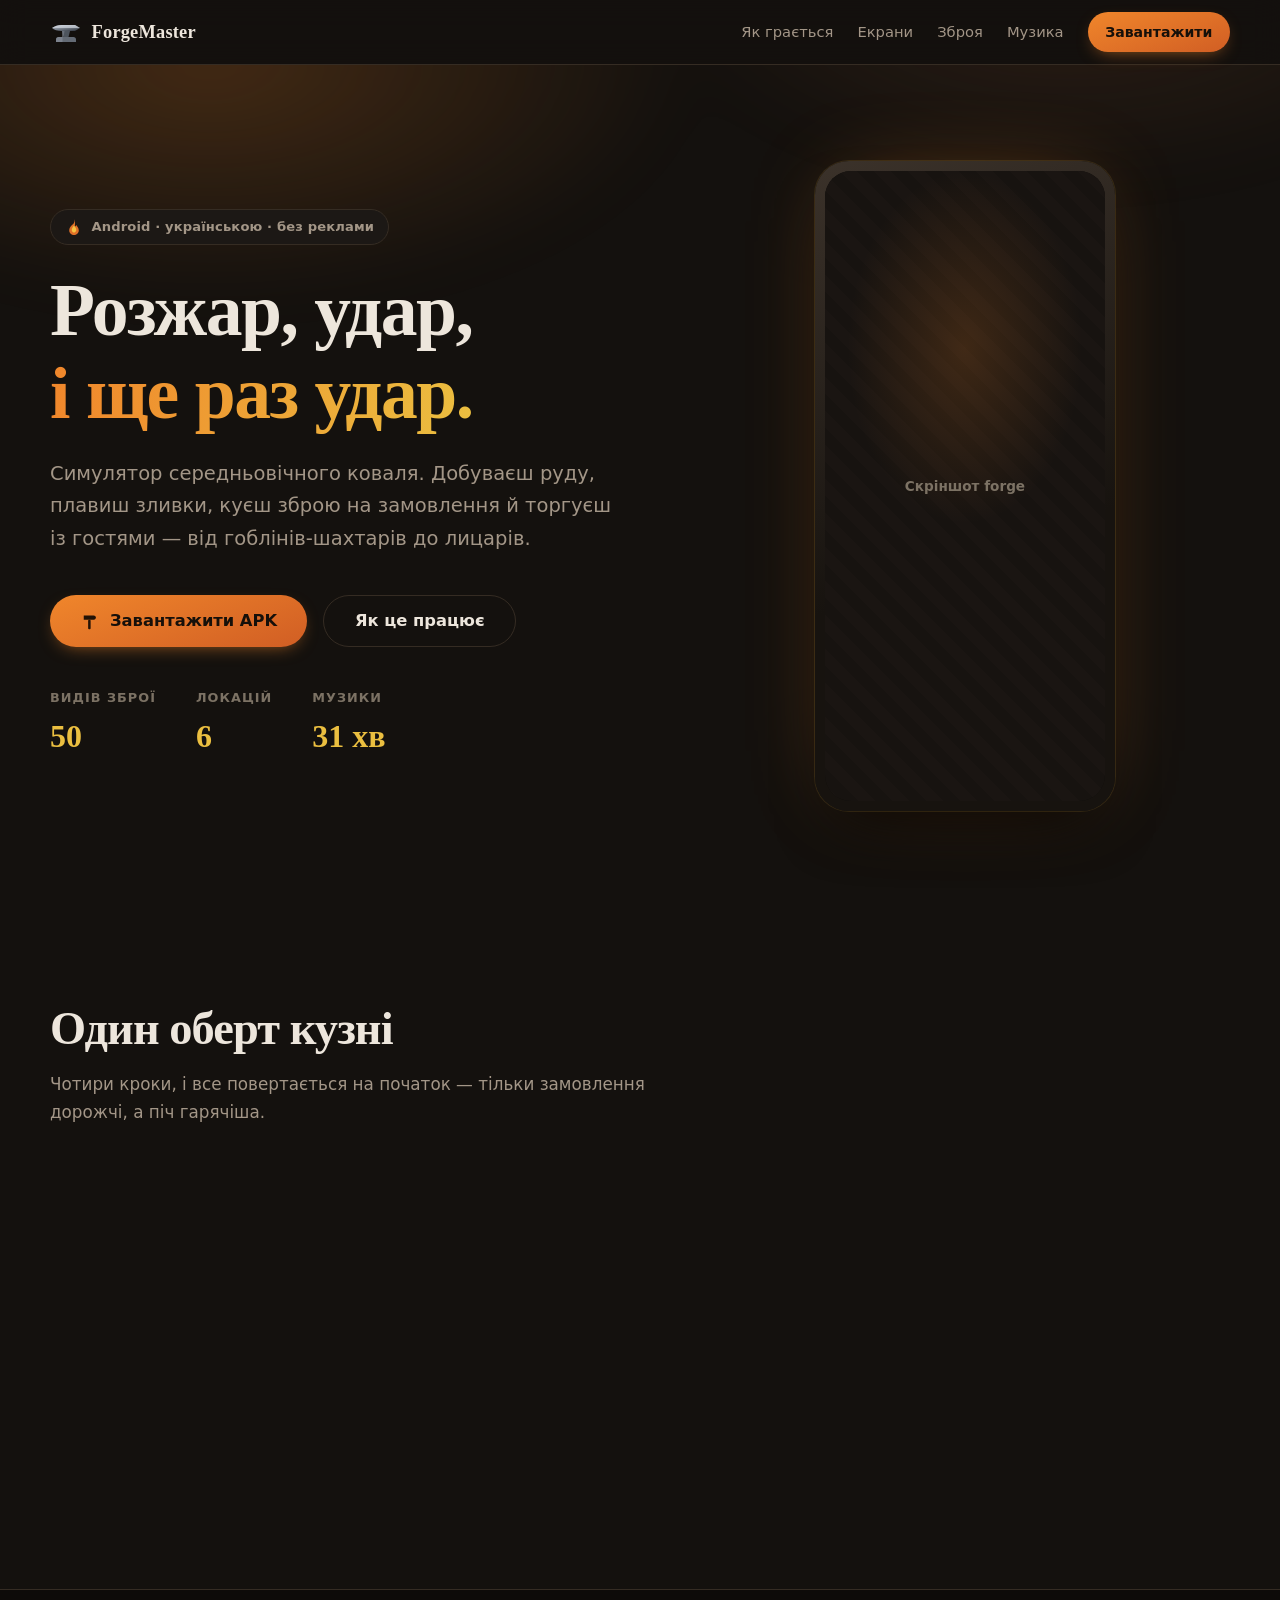
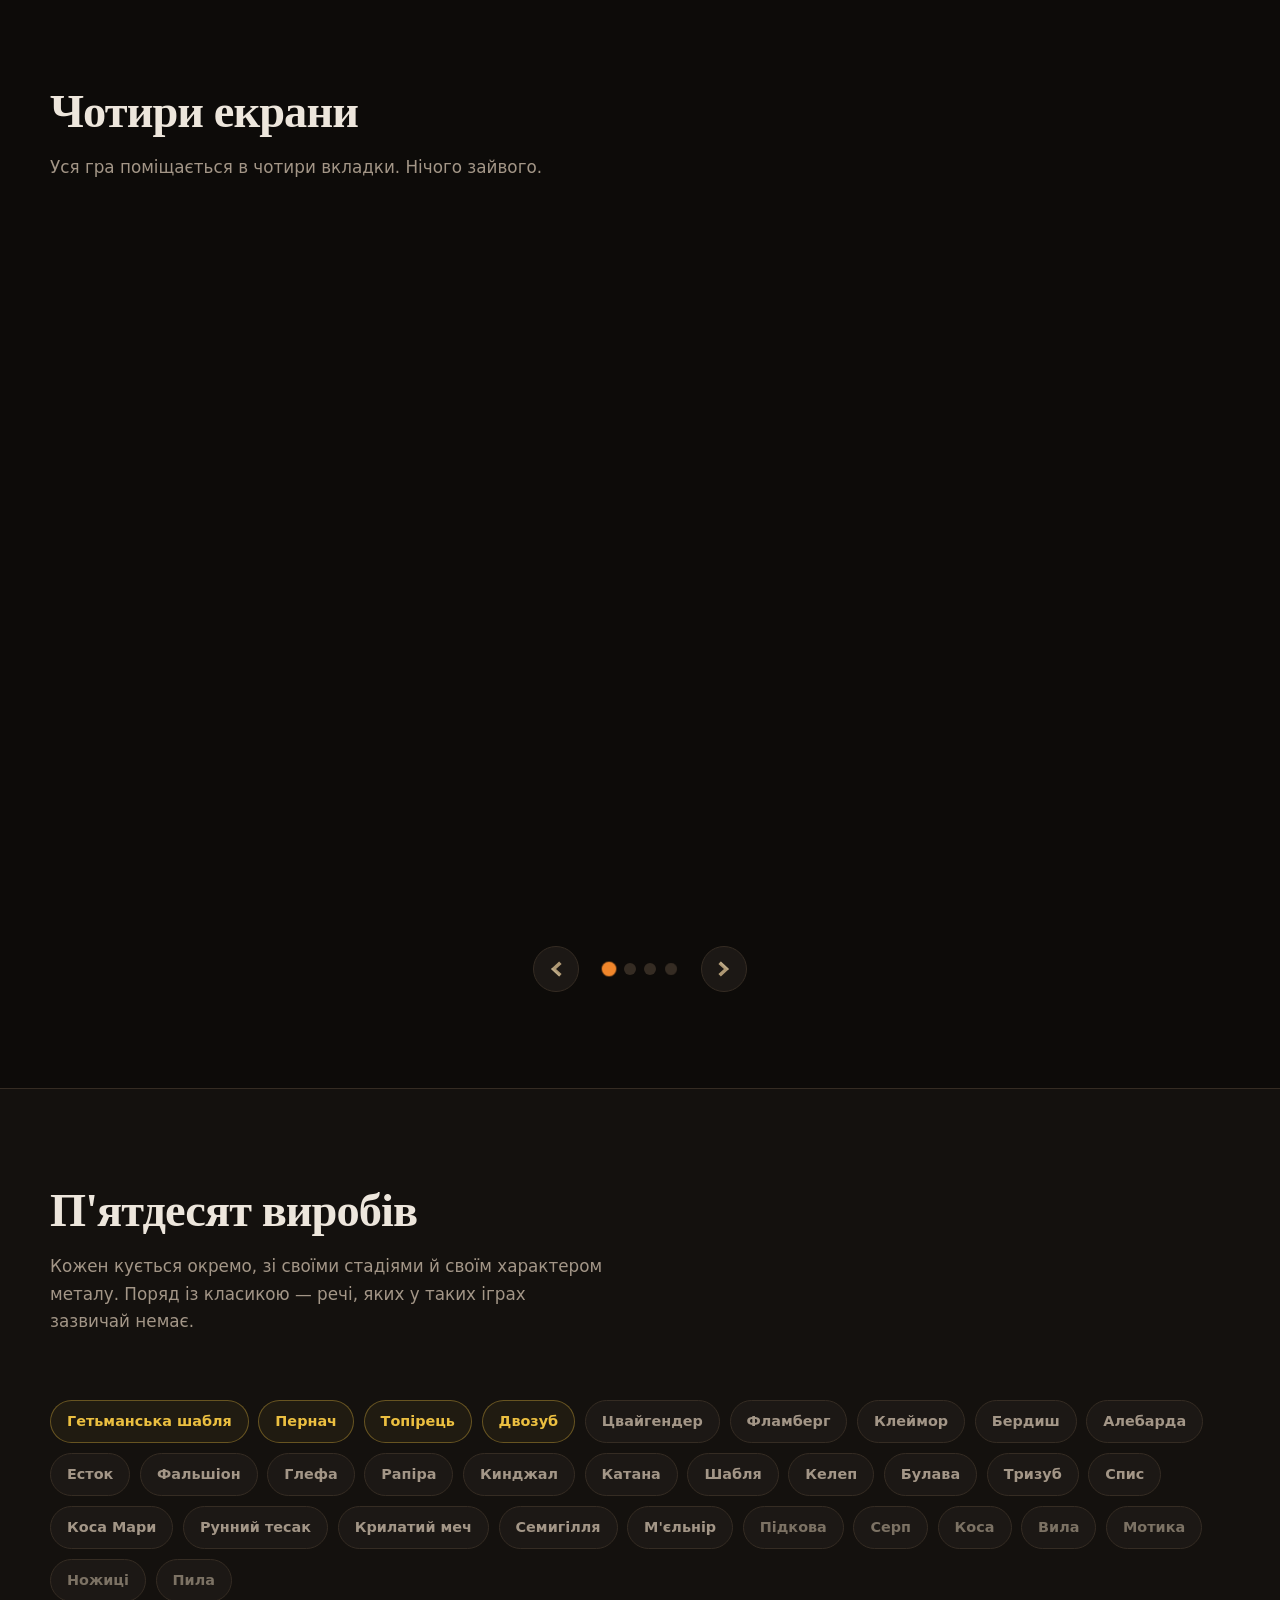
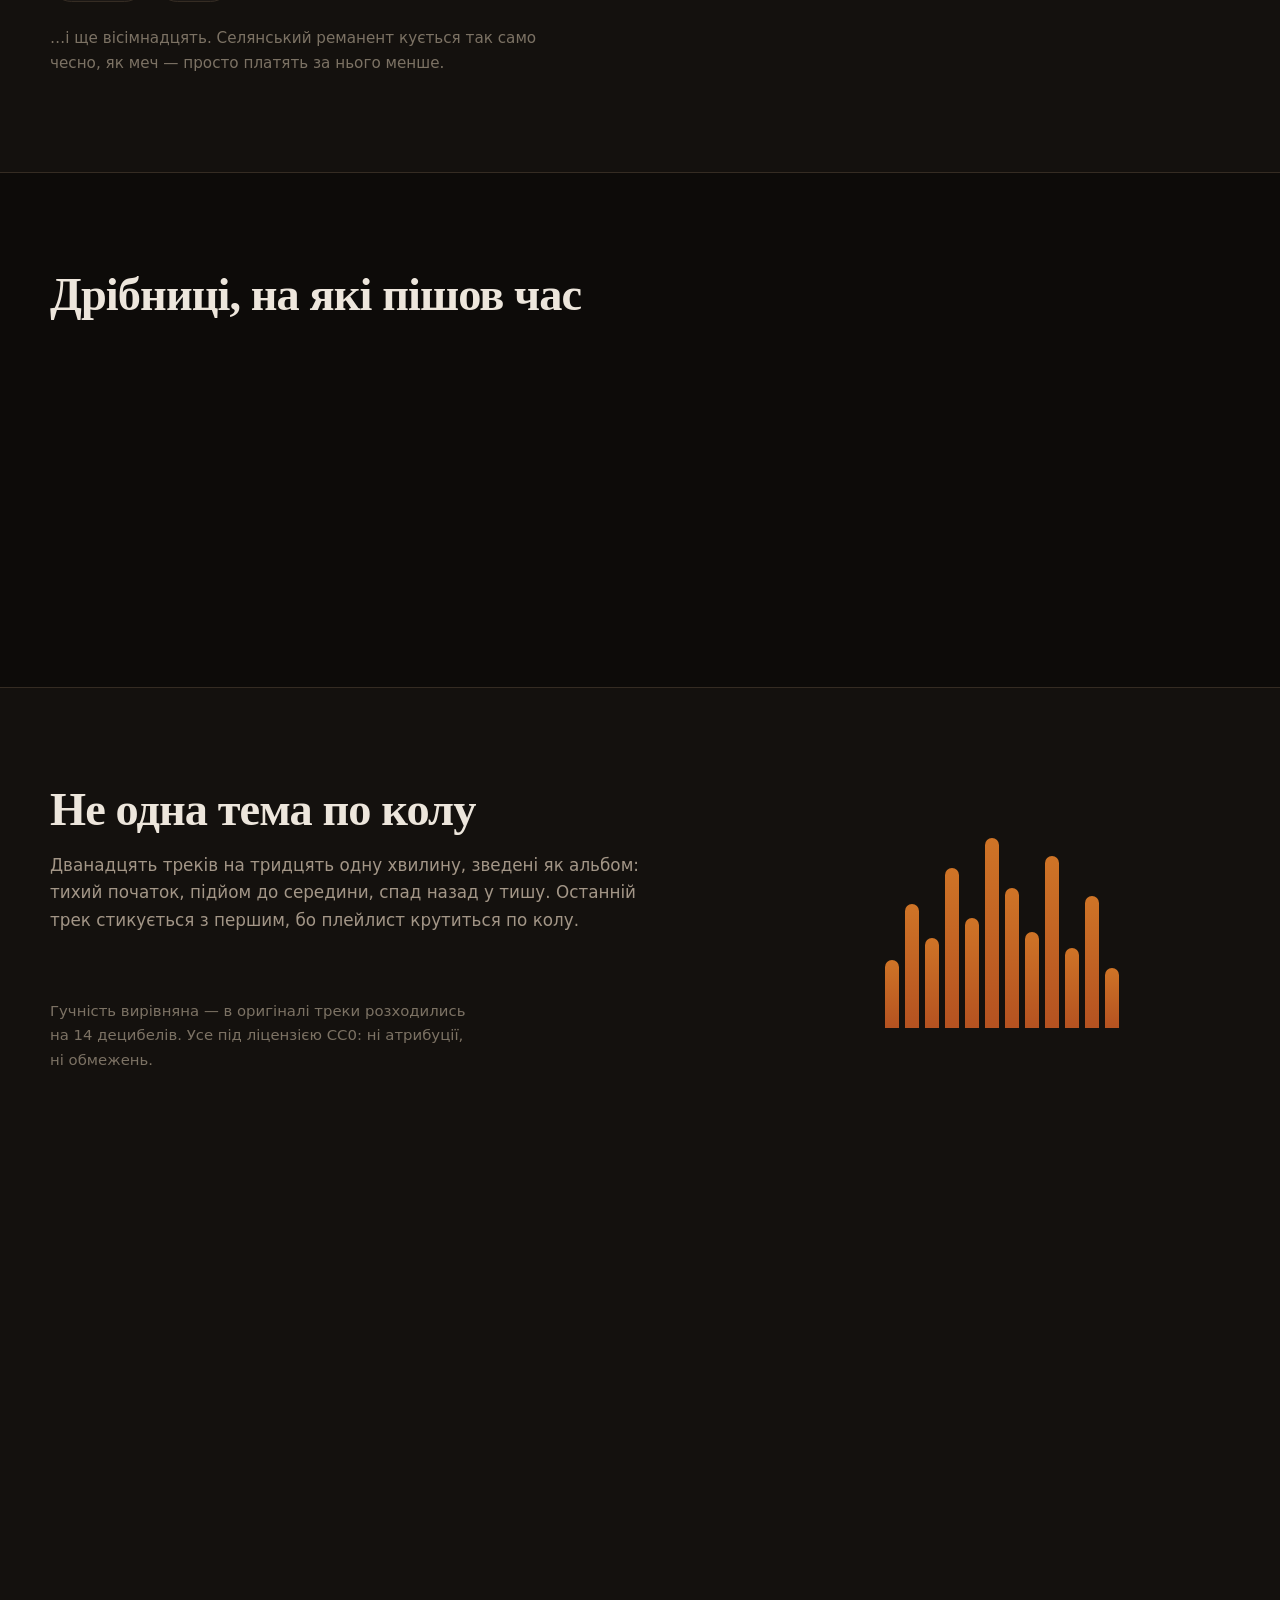
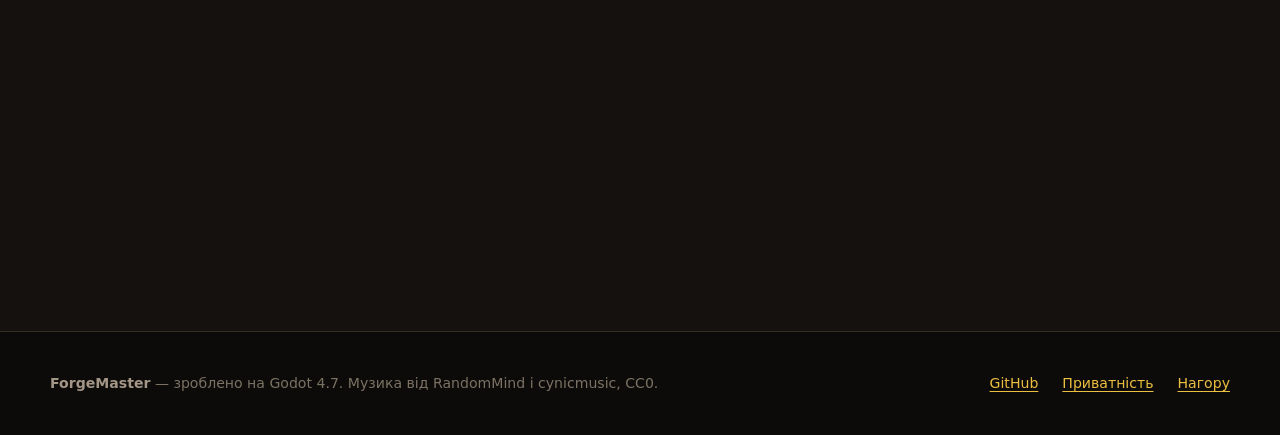
==== index.html @ 433262ff "Лендінг Forge Master і політика приватності Сайт живе окремим публічним репозиторієм, бо GitHub Page" ====
<!DOCTYPE html>
<html lang="uk">
<head>
<meta charset="utf-8">
<meta name="viewport" content="width=device-width, initial-scale=1, viewport-fit=cover">

<!-- Політика безпеки вмісту. Дублюється у _headers та .htaccess:
     мета-тег рятує, коли сайт відкривають з файлу або з хостингу
     без власних заголовків, а заголовок сервера має перевагу. -->
<meta http-equiv="Content-Security-Policy" content="
  default-src 'self';
  script-src 'self';
  style-src 'self' https://fonts.googleapis.com;
  font-src 'self' https://fonts.gstatic.com;
  img-src 'self' data:;
  connect-src 'self';
  form-action 'none';
  frame-ancestors 'none';
  base-uri 'none';
  object-src 'none'">
<meta name="referrer" content="strict-origin-when-cross-origin">

<title>ForgeMaster — симулятор середньовічного коваля</title>
<meta name="description" content="Добувай руду, плав зливки, куй зброю на замовлення й торгуй із гостями. 50 видів зброї, від кинджала до цвайгендера. Гра для Android.">
<meta name="theme-color" content="#14110E">

<meta property="og:type" content="website">
<meta property="og:title" content="ForgeMaster — симулятор середньовічного коваля">
<meta property="og:description" content="Руда, горно, ковадло. 50 видів зброї на замовлення — від кинджала до цвайгендера.">
<meta property="og:image" content="assets/shots/og-cover.png">
<meta property="og:locale" content="uk_UA">
<meta name="twitter:card" content="summary_large_image">

<link rel="icon" href="assets/icons/anvil.svg" type="image/svg+xml">
<link rel="preconnect" href="https://fonts.googleapis.com">
<link rel="preconnect" href="https://fonts.gstatic.com" crossorigin>
<link rel="stylesheet" href="https://fonts.googleapis.com/css2?family=Manrope:wght@400;500;700;800&family=Playfair+Display:wght@700;900&display=swap">
<link rel="stylesheet" href="assets/css/styles.css">
</head>
<body>

<a class="skip-link" href="#main">Перейти до вмісту</a>

<header class="site-head" id="top">
  <div class="wrap head-inner">
    <a class="brand" href="#top">
      <img src="assets/icons/anvil.svg" alt="" width="32" height="32" aria-hidden="true">
      <span class="brand-name">ForgeMaster</span>
    </a>

    <nav class="head-nav" aria-label="Основне меню">
      <a href="#loop">Як грається</a>
      <a href="#shots">Екрани</a>
      <a href="#weapons">Зброя</a>
      <a href="#sound">Музика</a>
    </nav>

    <a class="btn btn-sm" href="#get">Завантажити</a>
  </div>
</header>

<main id="main">

  <!-- ── Герой ─────────────────────────────────────────────────── -->
  <section class="hero">
    <div class="hero-glow" aria-hidden="true"></div>
    <div class="wrap hero-inner">

      <div class="hero-copy">
        <p class="eyebrow">
          <img src="assets/icons/flame.svg" alt="" width="18" height="18" aria-hidden="true">
          Android · українською · без реклами
        </p>

        <h1>Розжар, удар,<br><span class="hot">і ще раз удар.</span></h1>

        <p class="lede">
          Симулятор середньовічного коваля. Добуваєш руду, плавиш зливки,
          куєш зброю на замовлення й торгуєш із гостями — від гоблінів-шахтарів
          до лицарів.
        </p>

        <div class="hero-cta">
          <a class="btn btn-lg" href="#get">
            <img src="assets/icons/hammer.svg" alt="" width="20" height="20" aria-hidden="true">
            Завантажити APK
          </a>
          <a class="btn btn-ghost btn-lg" href="#loop">Як це працює</a>
        </div>

        <dl class="hero-stats">
          <div><dt>Видів зброї</dt><dd>50</dd></div>
          <div><dt>Локацій</dt><dd>6</dd></div>
          <div><dt>Музики</dt><dd>31 хв</dd></div>
        </dl>
      </div>

      <div class="hero-device">
        <div class="phone">
          <div class="phone-screen">
            <img data-shot="forge" src="assets/shots/forge.png" alt="Екран кузні: заготовка на ковадлі, поруч горно" width="360" height="800" loading="eager" decoding="async">
          </div>
        </div>
      </div>

    </div>
  </section>

  <!-- ── Ігровий цикл ──────────────────────────────────────────── -->
  <section class="section" id="loop">
    <div class="wrap">
      <h2 class="sec-title">Один оберт кузні</h2>
      <p class="sec-lede">
        Чотири кроки, і все повертається на початок — тільки замовлення дорожчі,
        а піч гарячіша.
      </p>

      <ol class="loop">
        <li class="loop-step">
          <span class="loop-num" aria-hidden="true">1</span>
          <img src="assets/icons/pickaxe.svg" alt="" width="40" height="40" aria-hidden="true">
          <h3>Добудь руду</h3>
          <p>
            Старий кар'єр, Залізна шахта, Кристальна печера — шість локацій,
            і в кожній своя порода. Мідь, залізо, золото, алмаз.
          </p>
        </li>
        <li class="loop-step">
          <span class="loop-num" aria-hidden="true">2</span>
          <img src="assets/icons/furnace.svg" alt="" width="40" height="40" aria-hidden="true">
          <h3>Розплав у злиток</h3>
          <p>
            Мідний тігель тягне повільно, діамантовий — швидше. Далі відкривається
            оріхалк і аурит, які просто так не даються.
          </p>
        </li>
        <li class="loop-step">
          <span class="loop-num" aria-hidden="true">3</span>
          <img src="assets/icons/anvil.svg" alt="" width="40" height="40" aria-hidden="true">
          <h3>Викуй на ковадлі</h3>
          <p>
            Тут гра стає грою. Влучив по розпеченому — форма набирається,
            промазав — кромка йде наперекос. Оцінка від «Брак» до найкращої.
          </p>
        </li>
        <li class="loop-step">
          <span class="loop-num" aria-hidden="true">4</span>
          <img src="assets/icons/pouch.svg" alt="" width="40" height="40" aria-hidden="true">
          <h3>Здай і продай</h3>
          <p>
            Гість забирає замовлення, платить за якість. Решту виставляєш
            у крамницю — там ціну диктуєш уже ти.
          </p>
        </li>
      </ol>
    </div>
  </section>

  <!-- ── Скріншоти ─────────────────────────────────────────────── -->
  <section class="section section-alt" id="shots">
    <div class="wrap">
      <h2 class="sec-title">Чотири екрани</h2>
      <p class="sec-lede">Уся гра поміщається в чотири вкладки. Нічого зайвого.</p>

      <div class="shots" data-carousel>
        <div class="shots-viewport">
          <ul class="shots-track" data-track>

            <li class="shot" data-slide id="slide-forge" role="group" aria-roledescription="слайд" aria-label="1 з 4: Кузня">
              <div class="phone phone-sm">
                <div class="phone-screen">
                  <img data-shot="forge" src="assets/shots/forge.png" alt="Кузня: розпечена заготовка на ковадлі, молот занесений для удару" width="360" height="800" loading="lazy" decoding="async">
                </div>
              </div>
              <div class="shot-cap">
                <h3>Кузня</h3>
                <p>Горно, ковадло, молот. Тут заготовка стає виробом — або брухтом.</p>
              </div>
            </li>

            <li class="shot" data-slide id="slide-orders" role="group" aria-roledescription="слайд" aria-label="2 з 4: Замовлення">
              <div class="phone phone-sm">
                <div class="phone-screen">
                  <img data-shot="orders" src="assets/shots/orders.png" alt="Замовлення: картки гостей із запитами на зброю та строком виконання" width="360" height="800" loading="lazy" decoding="async">
                </div>
              </div>
              <div class="shot-cap">
                <h3>Замовлення</h3>
                <p>Гоблін-шахтар хоче кайло, лицар — цвайгендер. У кожного свій строк і своя ціна.</p>
              </div>
            </li>

            <li class="shot" data-slide id="slide-res" role="group" aria-roledescription="слайд" aria-label="3 з 4: Ресурси">
              <div class="phone phone-sm">
                <div class="phone-screen">
                  <img data-shot="resources" src="assets/shots/resources.png" alt="Ресурси: шахтні локації, запаси руди й зливків, помічник Джо" width="360" height="800" loading="lazy" decoding="async">
                </div>
              </div>
              <div class="shot-cap">
                <h3>Ресурси</h3>
                <p>Локації, запаси, плавильня. І Джо, який кліпає й гмикає, коли його тицьнути.</p>
              </div>
            </li>

            <li class="shot" data-slide id="slide-shop" role="group" aria-roledescription="слайд" aria-label="4 з 4: Крамниця">
              <div class="phone phone-sm">
                <div class="phone-screen">
                  <img data-shot="shop" src="assets/shots/shop.png" alt="Крамниця: полиці з викуваною зброєю, ціни та покупці" width="360" height="800" loading="lazy" decoding="async">
                </div>
              </div>
              <div class="shot-cap">
                <h3>Крамниця</h3>
                <p>Що не пішло на замовлення — на прилавок. Гості приходять і без запиту.</p>
              </div>
            </li>

          </ul>
        </div>

        <div class="shots-ctrl">
          <button class="nav-btn" type="button" data-prev aria-label="Попередній екран">
            <img src="assets/icons/chevron.svg" alt="" width="20" height="20" aria-hidden="true" class="flip">
          </button>
          <div class="dots" role="tablist" aria-label="Вибір екрана" data-dots></div>
          <button class="nav-btn" type="button" data-next aria-label="Наступний екран">
            <img src="assets/icons/chevron.svg" alt="" width="20" height="20" aria-hidden="true">
          </button>
        </div>
      </div>
    </div>
  </section>

  <!-- ── Зброя ─────────────────────────────────────────────────── -->
  <section class="section" id="weapons">
    <div class="wrap">
      <h2 class="sec-title">П'ятдесят виробів</h2>
      <p class="sec-lede">
        Кожен кується окремо, зі своїми стадіями й своїм характером металу.
        Поряд із класикою — речі, яких у таких іграх зазвичай немає.
      </p>

      <ul class="weapons" data-weapons>
        <li class="w-tag w-rare">Гетьманська шабля</li>
        <li class="w-tag w-rare">Пернач</li>
        <li class="w-tag w-rare">Топірець</li>
        <li class="w-tag w-rare">Двозуб</li>
        <li class="w-tag">Цвайгендер</li>
        <li class="w-tag">Фламберг</li>
        <li class="w-tag">Клеймор</li>
        <li class="w-tag">Бердиш</li>
        <li class="w-tag">Алебарда</li>
        <li class="w-tag">Есток</li>
        <li class="w-tag">Фальшіон</li>
        <li class="w-tag">Глефа</li>
        <li class="w-tag">Рапіра</li>
        <li class="w-tag">Кинджал</li>
        <li class="w-tag">Катана</li>
        <li class="w-tag">Шабля</li>
        <li class="w-tag">Келеп</li>
        <li class="w-tag">Булава</li>
        <li class="w-tag">Тризуб</li>
        <li class="w-tag">Спис</li>
        <li class="w-tag">Коса Мари</li>
        <li class="w-tag">Рунний тесак</li>
        <li class="w-tag">Крилатий меч</li>
        <li class="w-tag">Семигілля</li>
        <li class="w-tag">М'єльнір</li>
        <li class="w-tag w-plain">Підкова</li>
        <li class="w-tag w-plain">Серп</li>
        <li class="w-tag w-plain">Коса</li>
        <li class="w-tag w-plain">Вила</li>
        <li class="w-tag w-plain">Мотика</li>
        <li class="w-tag w-plain">Ножиці</li>
        <li class="w-tag w-plain">Пила</li>
      </ul>

      <p class="weapons-note">
        …і ще вісімнадцять. Селянський реманент кується так само чесно, як меч —
        просто платять за нього менше.
      </p>
    </div>
  </section>

  <!-- ── Деталі ────────────────────────────────────────────────── -->
  <section class="section section-alt" id="detail">
    <div class="wrap">
      <h2 class="sec-title">Дрібниці, на які пішов час</h2>

      <div class="cards">
        <article class="card">
          <img src="assets/icons/gear.svg" alt="" width="36" height="36" aria-hidden="true">
          <h3>Кожне жало окремо</h3>
          <p>
            Зубці, кромка, заклепки — не одна текстура на всю зброю, а окремі
            етапи. Видно, куди сів молот.
          </p>
        </article>

        <article class="card">
          <img src="assets/icons/scroll.svg" alt="" width="36" height="36" aria-hidden="true">
          <h3>Гості з характером</h3>
          <p>
            Джо кліпає, позирає вбік і озивається на дотик. Захар із третього
            рівня приносить кота — і кіт лишається жити в кузні.
          </p>
        </article>

        <article class="card">
          <img src="assets/icons/ingot_gold.svg" alt="" width="36" height="36" aria-hidden="true">
          <h3>Метал, який треба відкрити</h3>
          <p>
            Мідь і залізо — з першого дня. Оріхалк і аурит доводиться
            заслужити разом із кращою піччю.
          </p>
        </article>

        <article class="card">
          <img src="assets/icons/trophy.svg" alt="" width="36" height="36" aria-hidden="true">
          <h3>Оцінка за роботу</h3>
          <p>
            Від «Браку» до найвищого ґатунку. Ціна множиться на якість,
            тож халтура б'є по гаманцю одразу.
          </p>
        </article>
      </div>
    </div>
  </section>

  <!-- ── Музика ────────────────────────────────────────────────── -->
  <section class="section" id="sound">
    <div class="wrap sound-inner">
      <div class="sound-copy">
        <h2 class="sec-title">Не одна тема по колу</h2>
        <p class="sec-lede">
          Дванадцять треків на тридцять одну хвилину, зведені як альбом:
          тихий початок, підйом до середини, спад назад у тишу. Останній трек
          стикується з першим, бо плейлист крутиться по колу.
        </p>
        <p class="sound-note">
          Гучність вирівняна — в оригіналі треки розходились на 14 децибелів.
          Усе під ліцензією CC0: ні атрибуції, ні обмежень.
        </p>
      </div>
      <div class="sound-viz" aria-hidden="true">
        <span></span><span></span><span></span><span></span><span></span>
        <span></span><span></span><span></span><span></span><span></span>
        <span></span><span></span>
      </div>
    </div>
  </section>

  <!-- ── Завантаження ──────────────────────────────────────────── -->
  <section class="section get" id="get">
    <div class="wrap get-inner">
      <img src="assets/icons/anvil.svg" alt="" width="56" height="56" aria-hidden="true">
      <h2>Кузня чекає</h2>
      <p>
        Android 7.0 і новіші. Близько 90 МБ. Без реклами, без покупок,
        без інтернету після встановлення.
      </p>

      <div class="get-cta">
        <a class="btn btn-lg" href="https://github.com/knurcompany/ForgeMaster/releases/latest" rel="noopener noreferrer">
          <img src="assets/icons/hammer.svg" alt="" width="20" height="20" aria-hidden="true">
          Завантажити APK
        </a>
        <a class="btn btn-ghost btn-lg" href="https://github.com/knurcompany/ForgeMaster" rel="noopener noreferrer">
          Вихідний код
        </a>
      </div>

      <p class="get-fine">
        APK ставиться повз Google Play, тож Android спитає дозвіл на
        встановлення з невідомого джерела — це нормально для збірок поза магазином.
      </p>
    </div>
  </section>

</main>

<footer class="site-foot">
  <div class="wrap foot-inner">
    <p>
      <strong>ForgeMaster</strong> — зроблено на Godot 4.7.
      Музика від RandomMind і cynicmusic, CC0.
    </p>
    <nav aria-label="Додаткові посилання">
      <a href="https://github.com/knurcompany/ForgeMaster" rel="noopener noreferrer">GitHub</a>
      <a href="privacy.html">Приватність</a>
      <a href="#top">Нагору</a>
    </nav>
  </div>
</footer>

<script src="assets/js/app.js" defer></script>
</body>
</html>
---- assets/css/styles.css ----
/* ============================================================
   ForgeMaster — стилі промо-сторінки

   Палітра не вигадана: кольори взято з project/scripts/GameData.gd,
   де вони записані як Color(r, g, b) для руд і зливків. Тому сайт
   і гра світяться однаково.

   Сторінка навмисно тільки темна. Гра — про вугілля й розжарений
   метал; світла тема тут була б чужою, а не «доступнішою».
   ============================================================ */

:root {
  /* — метали з гри — */
  --copper:    #CC7340;  /* мідна руда      Color(0.80, 0.45, 0.25) */
  --iron:      #A6ABB3;  /* залізна руда    Color(0.65, 0.67, 0.70) */
  --gold:      #EBBF40;  /* золота руда     Color(0.92, 0.75, 0.25) */
  --diamond:   #8CD9F2;  /* алмаз           Color(0.55, 0.85, 0.95) */
  --aurite:    #E0943D;  /* ауритовий злиток Color(0.88, 0.58, 0.24) */

  /* — поверхні — */
  --bg:        #14110E;
  --bg-deep:   #0D0B09;
  --surface:   #1C1815;
  --surface-2: #241E19;
  --border:    #352C23;

  /* — текст — */
  --fg:        #EDE6DC;
  --fg-muted:  #A39687;  /* 6.6:1 на --bg */
  --fg-dim:    #7C7264;  /* тільки для великого тексту й підписів */

  /* — дія — */
  --hot:       #F0862B;
  /* Темний край градієнта кнопки. Спершу тут було #C4521B — гарніше,
     але текст на ньому давав 4.11:1 при нормі 4.5. Освітлено рівно
     настільки, щоб пройти AA (4.80:1), і не більше. */
  --hot-deep:  #D15E24;
  --on-hot:    #16100A;
  --ring:      var(--gold);

  /* — шрифти — */
  --font-head: 'Playfair Display', Georgia, 'Times New Roman', serif;
  --font-body: 'Manrope', system-ui, -apple-system, 'Segoe UI', sans-serif;

  /* — простір (spacious: лендінг, не дашборд) — */
  --s-1: 0.5rem;
  --s-2: 1rem;
  --s-3: 1.5rem;
  --s-4: 2.5rem;
  --s-5: 4rem;
  --s-6: 6rem;

  --radius:    14px;
  --radius-lg: 22px;
  --wrap:      1180px;

  color-scheme: dark;
}

/* ── База ──────────────────────────────────────────────────── */

*, *::before, *::after { box-sizing: border-box; }

html {
  scroll-behavior: smooth;
  -webkit-text-size-adjust: 100%;
}

body {
  margin: 0;
  background: var(--bg);
  color: var(--fg);
  font: 400 1rem/1.65 var(--font-body);
  overflow-x: hidden;           /* сторінка ніколи не їде вбік */
  -webkit-font-smoothing: antialiased;
}

img { max-width: 100%; height: auto; display: block; }

h1, h2, h3 {
  font-family: var(--font-head);
  font-weight: 900;
  line-height: 1.12;
  letter-spacing: -0.02em;
  margin: 0;
  text-wrap: balance;           /* без сиротинських рядків у заголовках */
}

p { margin: 0; text-wrap: pretty; }

a { color: var(--gold); text-decoration-thickness: 1px; text-underline-offset: 3px; }
a:hover { color: var(--aurite); }

ul, ol, dl, dd { margin: 0; padding: 0; }
li { list-style: none; }

.wrap {
  width: min(100% - 2.5rem, var(--wrap));
  margin-inline: auto;
}

/* Фокус видно завжди — прибирати обведення не можна */
:focus-visible {
  outline: 3px solid var(--ring);
  outline-offset: 3px;
  border-radius: 4px;
}

.skip-link {
  position: absolute;
  left: -9999px;
  top: 0;
  z-index: 100;
  padding: var(--s-2) var(--s-3);
  background: var(--gold);
  color: var(--bg-deep);
  font-weight: 700;
  border-radius: 0 0 var(--radius) 0;
}
.skip-link:focus { left: 0; }

/* ── Кнопки ────────────────────────────────────────────────── */

.btn {
  --btn-bg: linear-gradient(160deg, var(--hot), var(--hot-deep));
  display: inline-flex;
  align-items: center;
  justify-content: center;
  gap: 0.6rem;
  min-height: 44px;             /* дотик: не менше 44×44 */
  padding: 0.75rem 1.4rem;
  border: 0;
  border-radius: 999px;
  background: var(--btn-bg);
  color: var(--on-hot);
  font: 700 0.95rem/1 var(--font-body);
  text-decoration: none;
  cursor: pointer;
  transition: transform 180ms ease, box-shadow 180ms ease, filter 180ms ease;
  box-shadow: 0 6px 18px -8px rgba(240, 134, 43, 0.7);
}
.btn:hover {
  color: var(--on-hot);
  transform: translateY(-2px);
  filter: brightness(1.08);
  box-shadow: 0 12px 26px -10px rgba(240, 134, 43, 0.85);
}
.btn:active { transform: translateY(0); }

.btn img { filter: brightness(0) saturate(100%); opacity: 0.85; }

.btn-lg { min-height: 52px; padding: 0.95rem 1.9rem; font-size: 1.02rem; }
.btn-sm { min-height: 40px; padding: 0.6rem 1.1rem; font-size: 0.88rem; }

.btn-ghost {
  background: transparent;
  border: 1px solid var(--border);
  color: var(--fg);
  box-shadow: none;
}
.btn-ghost:hover {
  color: var(--fg);
  background: var(--surface);
  border-color: var(--copper);
  filter: none;
  /* Обов'язково: .btn:hover має вищу вагу за .btn-ghost, тож без
     цього рядка під прозорою кнопкою при наведенні спалахувала
     помаранчева тінь від суцільної. */
  box-shadow: none;
}

/* ── Шапка ─────────────────────────────────────────────────── */

.site-head {
  position: sticky;
  top: 0;
  z-index: 50;
  background: rgba(20, 17, 14, 0.82);
  backdrop-filter: blur(14px);
  border-bottom: 1px solid var(--border);
  padding-top: env(safe-area-inset-top);
}

.head-inner {
  display: flex;
  align-items: center;
  gap: var(--s-3);
  min-height: 64px;
}

.brand {
  display: inline-flex;
  align-items: center;
  gap: 0.6rem;
  color: var(--fg);
  text-decoration: none;
  font-family: var(--font-head);
  font-weight: 700;
  font-size: 1.15rem;
  letter-spacing: 0.01em;
  margin-right: auto;
}
.brand:hover { color: var(--gold); }

.head-nav { display: none; gap: var(--s-3); }
.head-nav a {
  color: var(--fg-muted);
  text-decoration: none;
  font-size: 0.92rem;
  font-weight: 500;
  padding: 0.5rem 0;
}
.head-nav a:hover { color: var(--fg); }

@media (min-width: 860px) {
  .head-nav { display: flex; }
}

/* ── Герой ─────────────────────────────────────────────────── */

.hero {
  position: relative;
  padding: var(--s-5) 0 var(--s-6);
  overflow: hidden;
}

/* Сяйво горна за текстом */
.hero-glow {
  position: absolute;
  inset: -30% -10% auto -10%;
  height: 620px;
  background:
    radial-gradient(45% 55% at 22% 40%, rgba(240, 134, 43, 0.22), transparent 70%),
    radial-gradient(40% 50% at 78% 25%, rgba(204, 115, 64, 0.15), transparent 70%);
  filter: blur(30px);
  pointer-events: none;
}

.hero-inner {
  position: relative;
  display: grid;
  gap: var(--s-5);
  align-items: center;
}

.eyebrow {
  display: inline-flex;
  align-items: center;
  gap: 0.5rem;
  padding: 0.4rem 0.9rem;
  border: 1px solid var(--border);
  border-radius: 999px;
  background: var(--surface);
  color: var(--fg-muted);
  font-size: 0.82rem;
  font-weight: 600;
  letter-spacing: 0.01em;
  margin-bottom: var(--s-3);
}

.hero h1 {
  font-size: clamp(2.6rem, 8vw, 4.6rem);
  margin-bottom: var(--s-3);
}

.hero h1 .hot {
  background: linear-gradient(100deg, var(--hot), var(--gold));
  -webkit-background-clip: text;
  background-clip: text;
  color: transparent;
}

.lede {
  font-size: clamp(1.05rem, 2.4vw, 1.22rem);
  color: var(--fg-muted);
  max-width: 46ch;
  margin-bottom: var(--s-4);
}

.hero-cta {
  display: flex;
  flex-wrap: wrap;
  gap: var(--s-2);
  margin-bottom: var(--s-4);
}

.hero-stats {
  display: flex;
  flex-wrap: wrap;
  gap: var(--s-4);
}
.hero-stats dt {
  color: var(--fg-dim);
  font-size: 0.8rem;
  text-transform: uppercase;
  letter-spacing: 0.08em;
  font-weight: 700;
}
.hero-stats dd {
  font-family: var(--font-head);
  font-size: 2rem;
  font-weight: 900;
  color: var(--gold);
  margin-top: 0.15rem;
}

.hero-device { display: flex; justify-content: center; }

@media (min-width: 900px) {
  .hero-inner { grid-template-columns: 1.05fr 0.95fr; }
  .hero { padding: var(--s-6) 0; }
}

/* ── Телефон ───────────────────────────────────────────────── */

.phone {
  position: relative;
  width: min(300px, 78vw);
  aspect-ratio: 9 / 19.5;
  padding: 10px;
  border-radius: 34px;
  background: linear-gradient(160deg, #3B322A, #17130F 60%);
  box-shadow:
    0 0 0 1px rgba(235, 191, 64, 0.12),
    0 30px 60px -25px rgba(0, 0, 0, 0.9),
    0 0 90px -30px rgba(240, 134, 43, 0.45);
}

.phone-sm { width: min(240px, 62vw); }

.phone-screen {
  position: relative;
  height: 100%;
  border-radius: 26px;
  overflow: hidden;
  background: var(--bg-deep);
}

.phone-screen img {
  width: 100%;
  height: 100%;
  object-fit: cover;
}

/* Поки скріншота немає — місце не порожнє й не поламане.
   Клас навішує app.js, коли картинка не завантажилась. */
.phone-screen.is-empty::after {
  content: attr(data-empty);
  position: absolute;
  inset: 0;
  display: grid;
  place-content: center;
  padding: var(--s-3);
  text-align: center;
  background:
    radial-gradient(60% 40% at 50% 28%, rgba(240, 134, 43, 0.18), transparent 70%),
    repeating-linear-gradient(45deg, #1A1512 0 12px, #171310 12px 24px);
  color: var(--fg-dim);
  font-size: 0.85rem;
  font-weight: 600;
  line-height: 1.5;
}

/* ── Секції ────────────────────────────────────────────────── */

.section { padding: var(--s-6) 0; }
.section-alt {
  background: var(--bg-deep);
  border-block: 1px solid var(--border);
}

.sec-title {
  font-size: clamp(1.9rem, 5vw, 2.9rem);
  margin-bottom: var(--s-2);
}

.sec-lede {
  color: var(--fg-muted);
  font-size: 1.05rem;
  max-width: 58ch;
  margin-bottom: var(--s-5);
}

/* ── Ігровий цикл ──────────────────────────────────────────── */

.loop {
  display: grid;
  gap: var(--s-3);
}

.loop-step {
  position: relative;
  padding: var(--s-4) var(--s-3) var(--s-3);
  background: var(--surface);
  border: 1px solid var(--border);
  border-radius: var(--radius-lg);
  transition: border-color 200ms ease, transform 200ms ease;
}
.loop-step:hover {
  border-color: var(--copper);
  transform: translateY(-3px);
}

.loop-num {
  position: absolute;
  top: var(--s-3);
  right: var(--s-3);
  font-family: var(--font-head);
  font-size: 2.6rem;
  font-weight: 900;
  color: var(--border);
  line-height: 1;
}

.loop-step img { margin-bottom: var(--s-2); }

.loop-step h3 {
  font-size: 1.25rem;
  margin-bottom: 0.5rem;
}

.loop-step p {
  color: var(--fg-muted);
  font-size: 0.95rem;
}

@media (min-width: 720px) { .loop { grid-template-columns: repeat(2, 1fr); } }
@media (min-width: 1080px) { .loop { grid-template-columns: repeat(4, 1fr); } }

/* ── Карусель екранів ──────────────────────────────────────── */

.shots-viewport { overflow: hidden; }

.shots-track {
  display: flex;
  gap: var(--s-3);
  /* Потрібне, щоб offsetLeft слайда рахувався від самого треку:
     без нього app.js міряв би від body і кнопки гортали б мимо. */
  position: relative;
  /* На вузькому — звичайний свайп із прилипанням.
     На широкому JS перемикає на трансформ. */
  overflow-x: auto;
  scroll-snap-type: x mandatory;
  scroll-behavior: smooth;
  padding-bottom: var(--s-2);
  -webkit-overflow-scrolling: touch;
  scrollbar-width: none;
}
.shots-track::-webkit-scrollbar { display: none; }

.shot {
  flex: 0 0 min(280px, 82vw);
  scroll-snap-align: center;
  display: flex;
  flex-direction: column;
  align-items: center;
  gap: var(--s-3);
  text-align: center;
}

.shot-cap h3 { font-size: 1.2rem; margin-bottom: 0.35rem; }
.shot-cap p { color: var(--fg-muted); font-size: 0.92rem; max-width: 34ch; }

.shots-ctrl {
  display: flex;
  align-items: center;
  justify-content: center;
  gap: var(--s-3);
  margin-top: var(--s-4);
}

.nav-btn {
  width: 46px;
  height: 46px;
  display: grid;
  place-content: center;
  border: 1px solid var(--border);
  border-radius: 50%;
  background: var(--surface);
  cursor: pointer;
  transition: border-color 180ms ease, background 180ms ease;
}
.nav-btn:hover { border-color: var(--copper); background: var(--surface-2); }
.nav-btn img { opacity: 0.8; }
.nav-btn .flip { transform: rotate(180deg); }

.dots { display: flex; gap: 0.55rem; }

.dot {
  width: 12px;
  height: 12px;
  padding: 0;
  border: 0;
  border-radius: 50%;
  background: var(--border);
  cursor: pointer;
  transition: background 180ms ease, transform 180ms ease;
  /* ціль дотику розширена, а вигляд лишився дрібним */
  position: relative;
}
.dot::before {
  content: '';
  position: absolute;
  inset: -16px;
}
.dot:hover { background: var(--fg-dim); }
.dot[aria-selected='true'] {
  background: var(--hot);
  transform: scale(1.25);
}

@media (min-width: 900px) {
  .shot { flex-basis: 260px; }
  /* `safe` тут обов'язкове. Звичайне center у контейнері з
     overflow-x обрізає перший слайд, щойно вміст перестає
     вміщатися, і доскролити до нього вже не можна. */
  .shots-track { justify-content: safe center; }
}

/* ── Зброя ─────────────────────────────────────────────────── */

.weapons {
  display: flex;
  flex-wrap: wrap;
  gap: 0.6rem;
}

.w-tag {
  padding: 0.55rem 1rem;
  border: 1px solid var(--border);
  border-radius: 999px;
  background: var(--surface);
  color: var(--fg-muted);
  font-size: 0.9rem;
  font-weight: 600;
  white-space: nowrap;          /* назва не ламається посеред слова */
  transition: color 180ms ease, border-color 180ms ease;
}
.w-tag:hover { color: var(--fg); border-color: var(--iron); }

/* Українські й міфічні — золотом, реманент — притишено */
.w-rare {
  color: var(--gold);
  border-color: rgba(235, 191, 64, 0.35);
  background: rgba(235, 191, 64, 0.06);
}
.w-rare:hover { border-color: var(--gold); color: var(--gold); }

.w-plain { color: var(--fg-dim); }

.weapons-note {
  margin-top: var(--s-3);
  color: var(--fg-dim);
  font-size: 0.95rem;
  max-width: 52ch;
}

/* ── Картки деталей ────────────────────────────────────────── */

.cards {
  display: grid;
  gap: var(--s-3);
}

.card {
  padding: var(--s-3);
  background: var(--surface);
  border: 1px solid var(--border);
  border-radius: var(--radius-lg);
  transition: border-color 200ms ease, transform 200ms ease;
}
.card:hover { border-color: var(--copper); transform: translateY(-3px); }
.card img { margin-bottom: var(--s-2); }
.card h3 { font-size: 1.15rem; margin-bottom: 0.5rem; }
.card p { color: var(--fg-muted); font-size: 0.93rem; }

@media (min-width: 640px)  { .cards { grid-template-columns: repeat(2, 1fr); } }
@media (min-width: 1024px) { .cards { grid-template-columns: repeat(4, 1fr); } }

/* ── Музика ────────────────────────────────────────────────── */

.sound-inner {
  display: grid;
  gap: var(--s-4);
  align-items: center;
}

.sound-note {
  color: var(--fg-dim);
  font-size: 0.93rem;
  max-width: 50ch;
  margin-top: var(--s-3);
}

.sound-viz {
  display: flex;
  align-items: flex-end;
  justify-content: center;
  gap: 6px;
  height: 130px;
}

.sound-viz span {
  width: 10px;
  border-radius: 999px 999px 4px 4px;
  background: linear-gradient(180deg, var(--hot), var(--hot-deep));
  animation: eq 1.9s ease-in-out infinite;
  opacity: 0.85;
}

/* Дванадцять смуг — дванадцять треків. Висота й затримка різні,
   щоб не читалось як механічна хвиля. */
.sound-viz span:nth-child(1)  { height: 34%; animation-delay: -0.1s; }
.sound-viz span:nth-child(2)  { height: 62%; animation-delay: -0.7s; }
.sound-viz span:nth-child(3)  { height: 45%; animation-delay: -1.3s; }
.sound-viz span:nth-child(4)  { height: 80%; animation-delay: -0.4s; }
.sound-viz span:nth-child(5)  { height: 55%; animation-delay: -1.6s; }
.sound-viz span:nth-child(6)  { height: 95%; animation-delay: -0.9s; }
.sound-viz span:nth-child(7)  { height: 70%; animation-delay: -0.2s; }
.sound-viz span:nth-child(8)  { height: 48%; animation-delay: -1.1s; }
.sound-viz span:nth-child(9)  { height: 86%; animation-delay: -0.6s; }
.sound-viz span:nth-child(10) { height: 40%; animation-delay: -1.4s; }
.sound-viz span:nth-child(11) { height: 66%; animation-delay: -0.3s; }
.sound-viz span:nth-child(12) { height: 30%; animation-delay: -1.8s; }

@keyframes eq {
  0%, 100% { transform: scaleY(0.45); }
  50%      { transform: scaleY(1); }
}

@media (min-width: 900px) {
  .sound-inner { grid-template-columns: 1.2fr 0.8fr; }
  .sound-viz { height: 200px; }
  .sound-viz span { width: 14px; }
}

/* ── Завантаження ──────────────────────────────────────────── */

.get { text-align: center; }

.get-inner {
  max-width: 640px;
  padding: var(--s-5) var(--s-3);
  margin-inline: auto;
  background:
    radial-gradient(70% 100% at 50% 0%, rgba(240, 134, 43, 0.14), transparent 70%),
    var(--surface);
  border: 1px solid var(--border);
  border-radius: var(--radius-lg);
}

.get-inner img { margin: 0 auto var(--s-3); }
.get h2 { font-size: clamp(1.9rem, 5vw, 2.6rem); margin-bottom: var(--s-2); }
.get p { color: var(--fg-muted); margin-bottom: var(--s-4); }

.get-cta {
  display: flex;
  flex-wrap: wrap;
  gap: var(--s-2);
  justify-content: center;
  margin-bottom: var(--s-3);
}

.get-fine {
  color: var(--fg-dim);
  font-size: 0.85rem;
  margin: 0;
  max-width: 46ch;
  margin-inline: auto;
}

/* ── Підвал ────────────────────────────────────────────────── */

.site-foot {
  border-top: 1px solid var(--border);
  padding: var(--s-4) 0;
  padding-bottom: calc(var(--s-4) + env(safe-area-inset-bottom));
  background: var(--bg-deep);
}

.foot-inner {
  display: flex;
  flex-wrap: wrap;
  gap: var(--s-2) var(--s-4);
  align-items: center;
  justify-content: space-between;
  color: var(--fg-dim);
  font-size: 0.88rem;
}
.foot-inner strong { color: var(--fg-muted); }
.foot-inner nav { display: flex; gap: var(--s-3); }

/* ── Поява при прокрутці ───────────────────────────────────── */

.reveal {
  opacity: 0;
  transform: translateY(18px);
  transition: opacity 450ms ease, transform 450ms cubic-bezier(0.22, 1, 0.36, 1);
}
.reveal.is-in { opacity: 1; transform: none; }

/* Сходинка між сусідніми картками — хвиля, а не спалах усього разом */
.loop-step:nth-child(2), .card:nth-child(2) { transition-delay: 70ms; }
.loop-step:nth-child(3), .card:nth-child(3) { transition-delay: 140ms; }
.loop-step:nth-child(4), .card:nth-child(4) { transition-delay: 210ms; }

/* ── Менше руху ────────────────────────────────────────────── */

@media (prefers-reduced-motion: reduce) {
  html { scroll-behavior: auto; }

  *, *::before, *::after {
    animation-duration: 0.01ms !important;
    animation-iteration-count: 1 !important;
    transition-duration: 0.01ms !important;
    scroll-behavior: auto !important;
  }

  /* Показуємо кінцевий стан, а не приховане нічого */
  .reveal { opacity: 1; transform: none; }
  .sound-viz span { animation: none; transform: scaleY(0.8); }
}
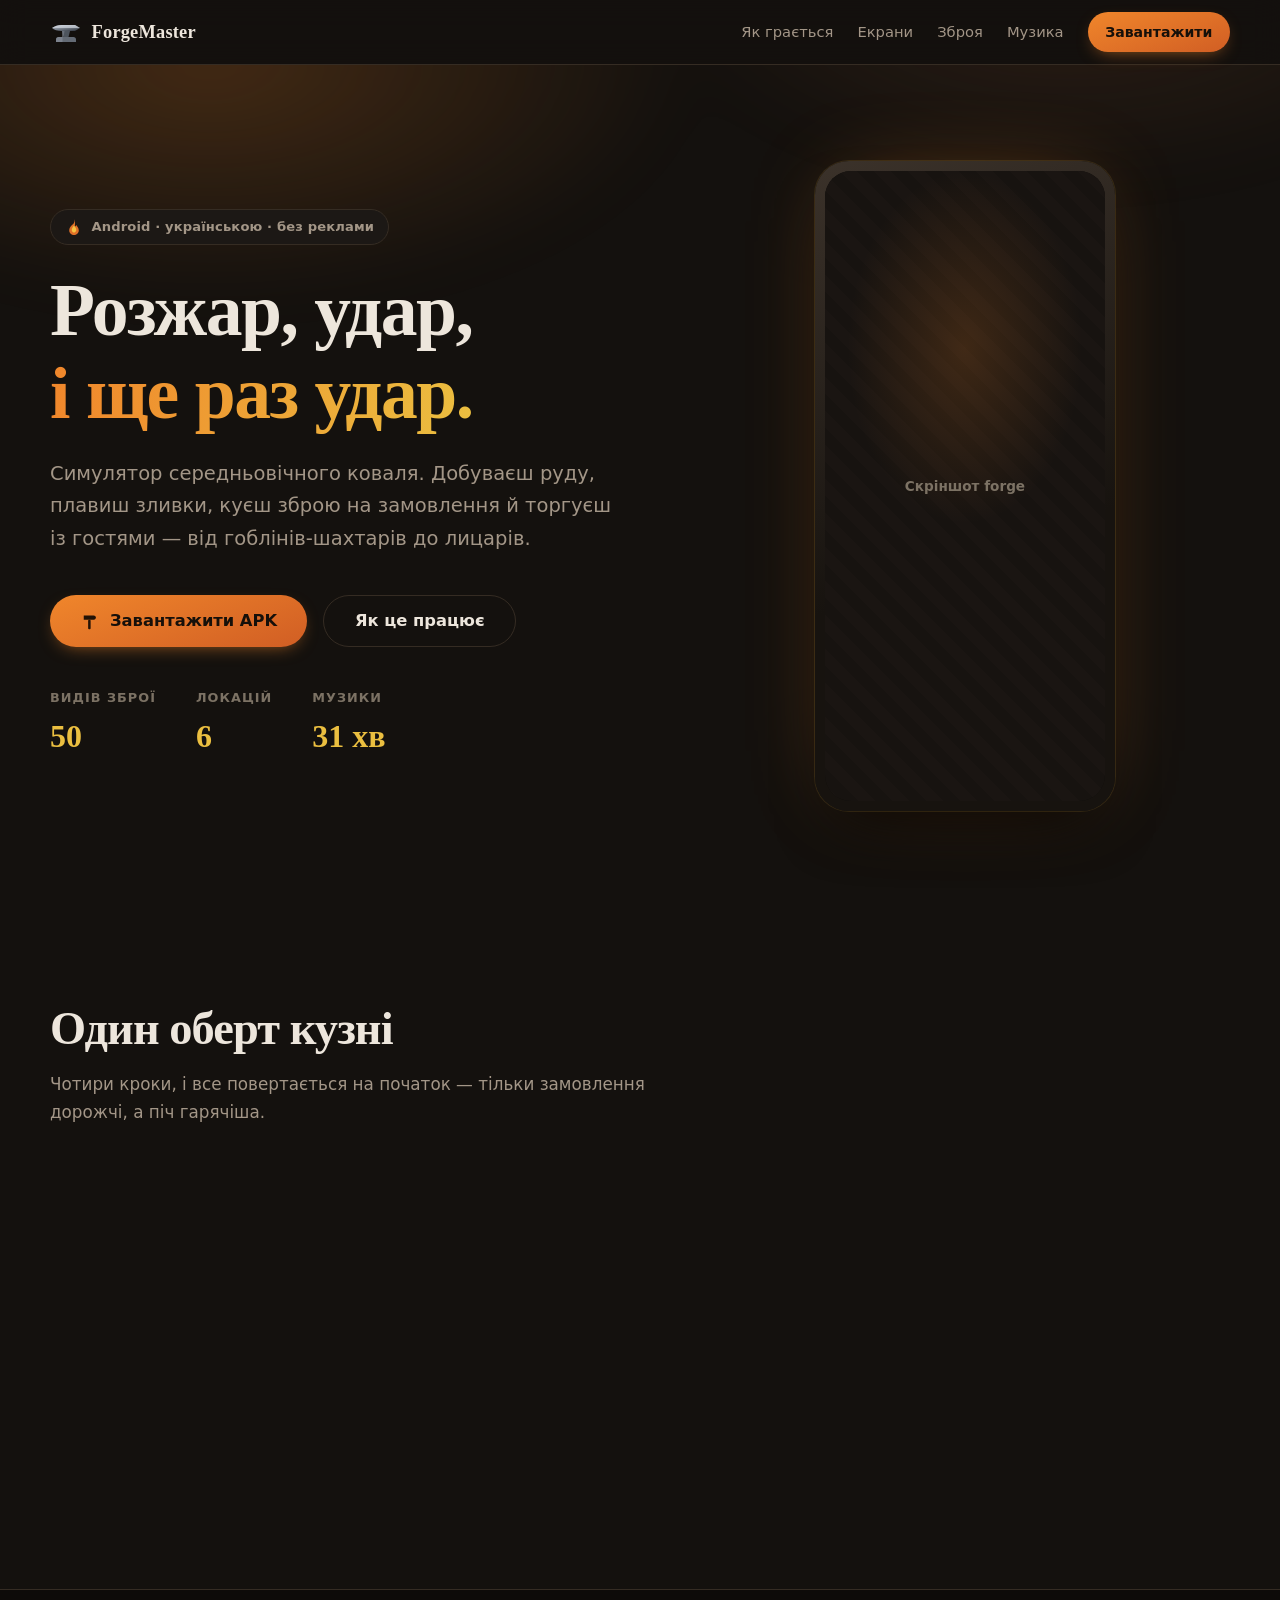
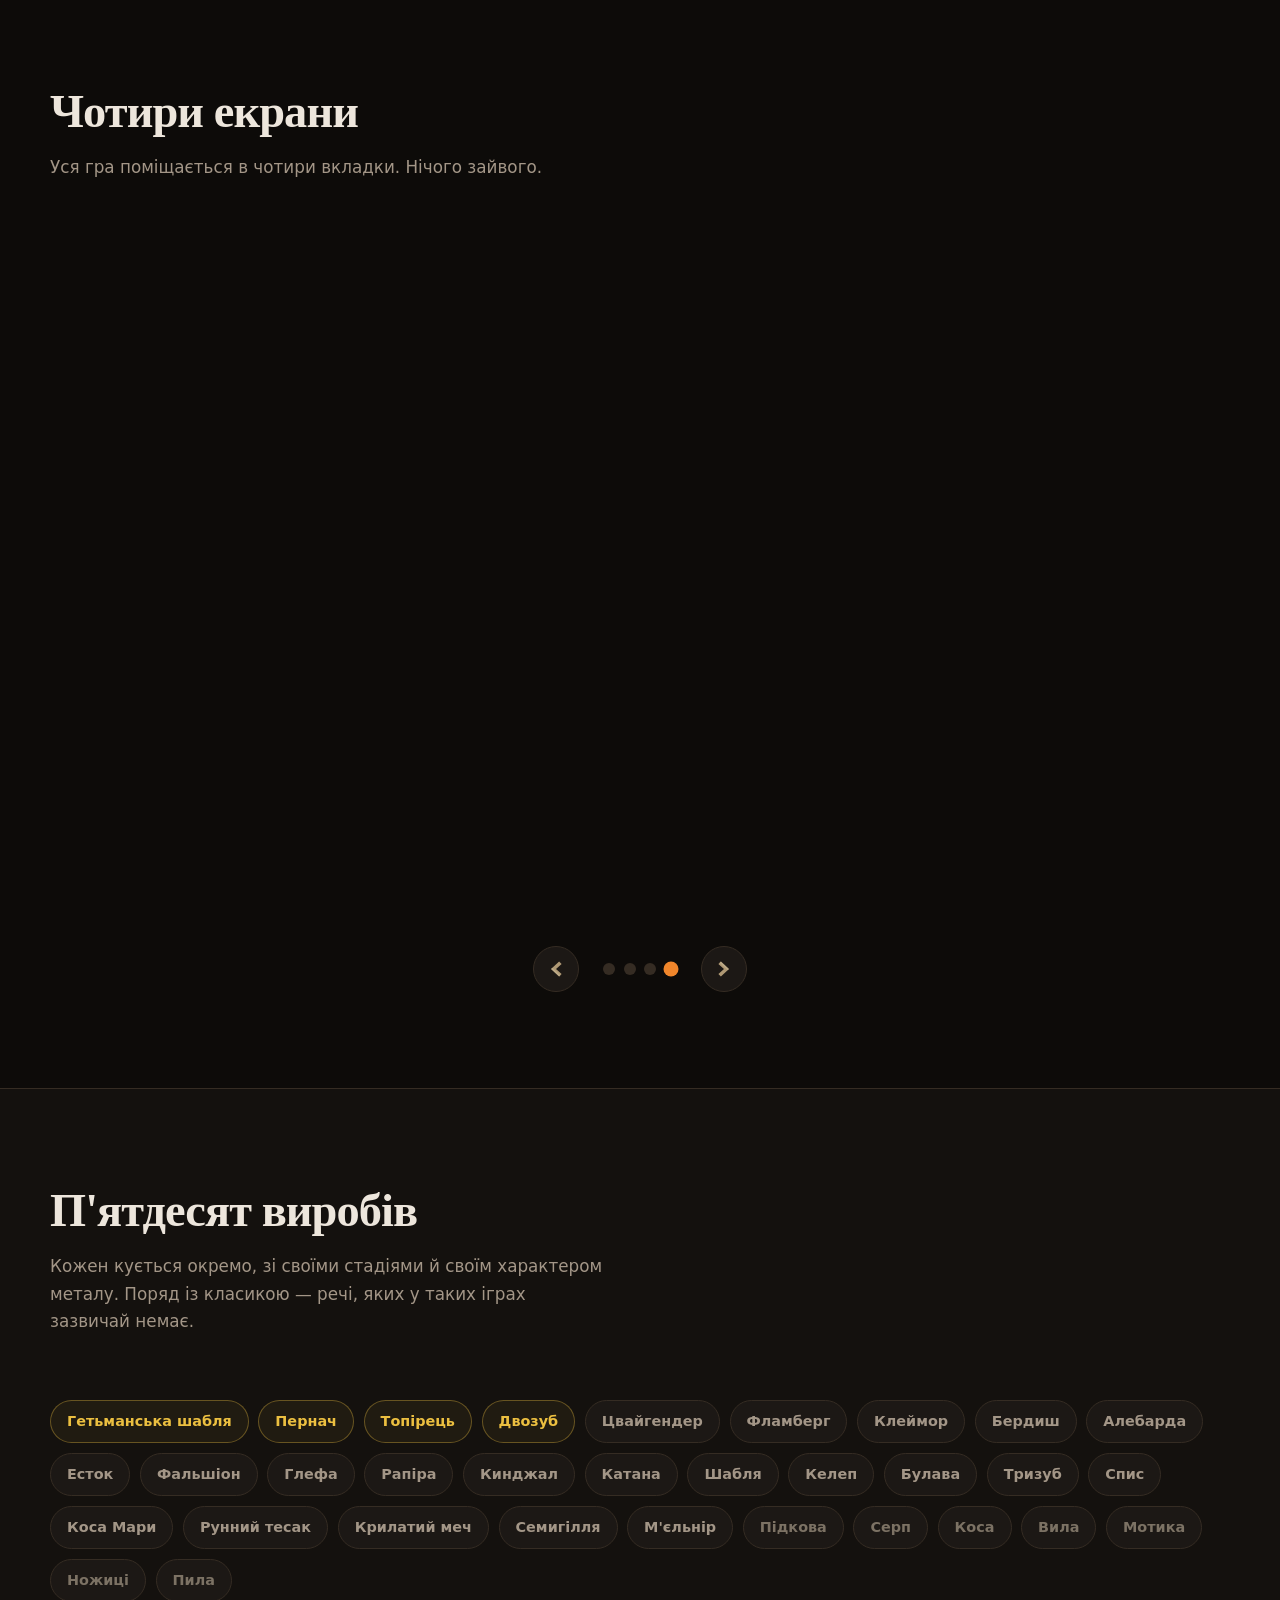
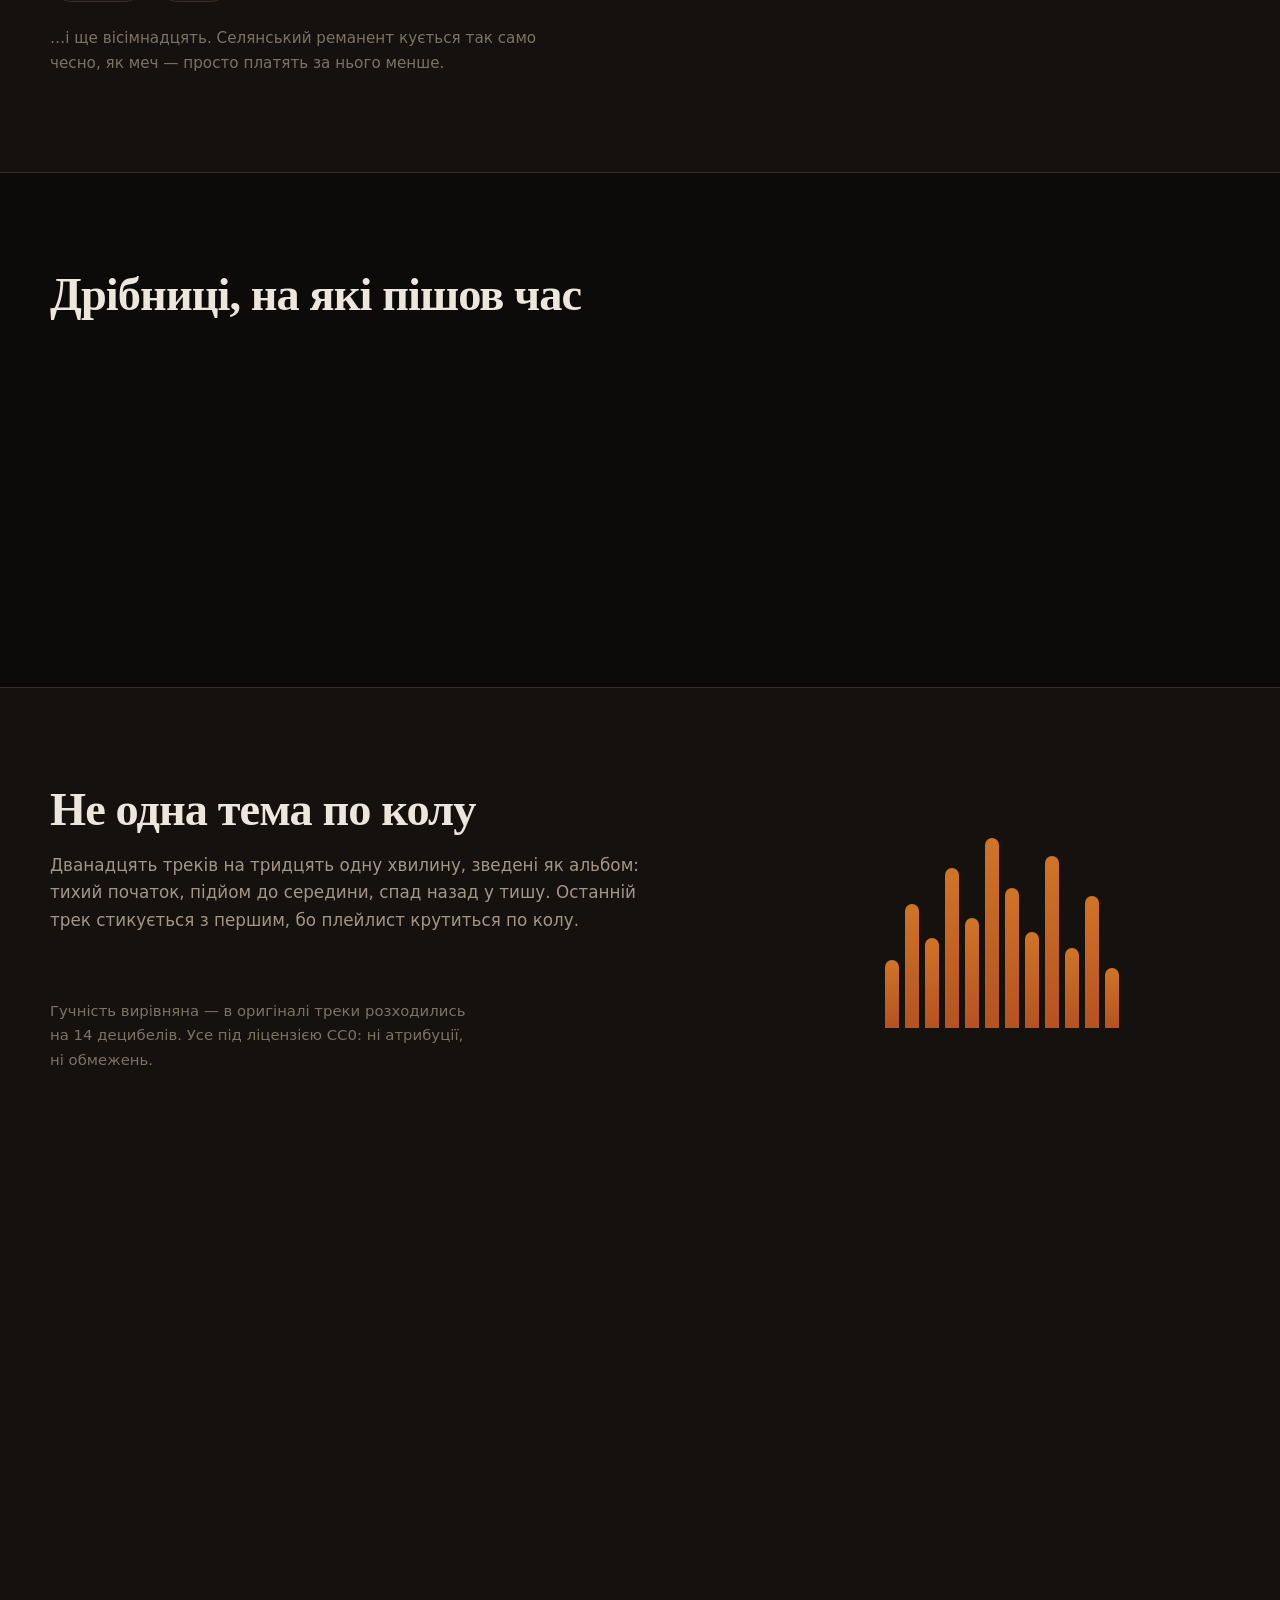
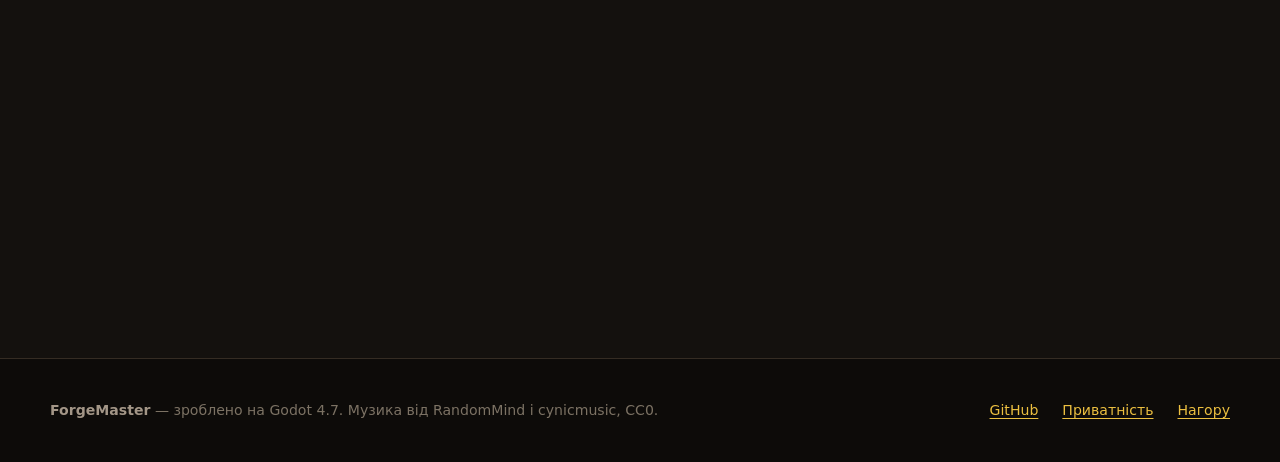
==== commit a65060f7: "Сторінка більше не обіцяє «без покупок» Для APK це правда й досі, а у версії з App Store є сім набор" ====
--- a/index.html
+++ b/index.html
@@ -355,8 +355,9 @@
       <img src="assets/icons/anvil.svg" alt="" width="56" height="56" aria-hidden="true">
       <h2>Кузня чекає</h2>
       <p>
-        Android 7.0 і новіші. Близько 90 МБ. Без реклами, без покупок,
-        без інтернету після встановлення.
+        Android 7.0 і новіші. Близько 90 МБ. Без реклами й без інтернету
+        після встановлення. APK нічого не продає; у версії для App Store є
+        необов'язкові набори — гру вони не ділять, лише пришвидшують.
       </p>
 
       <div class="get-cta">
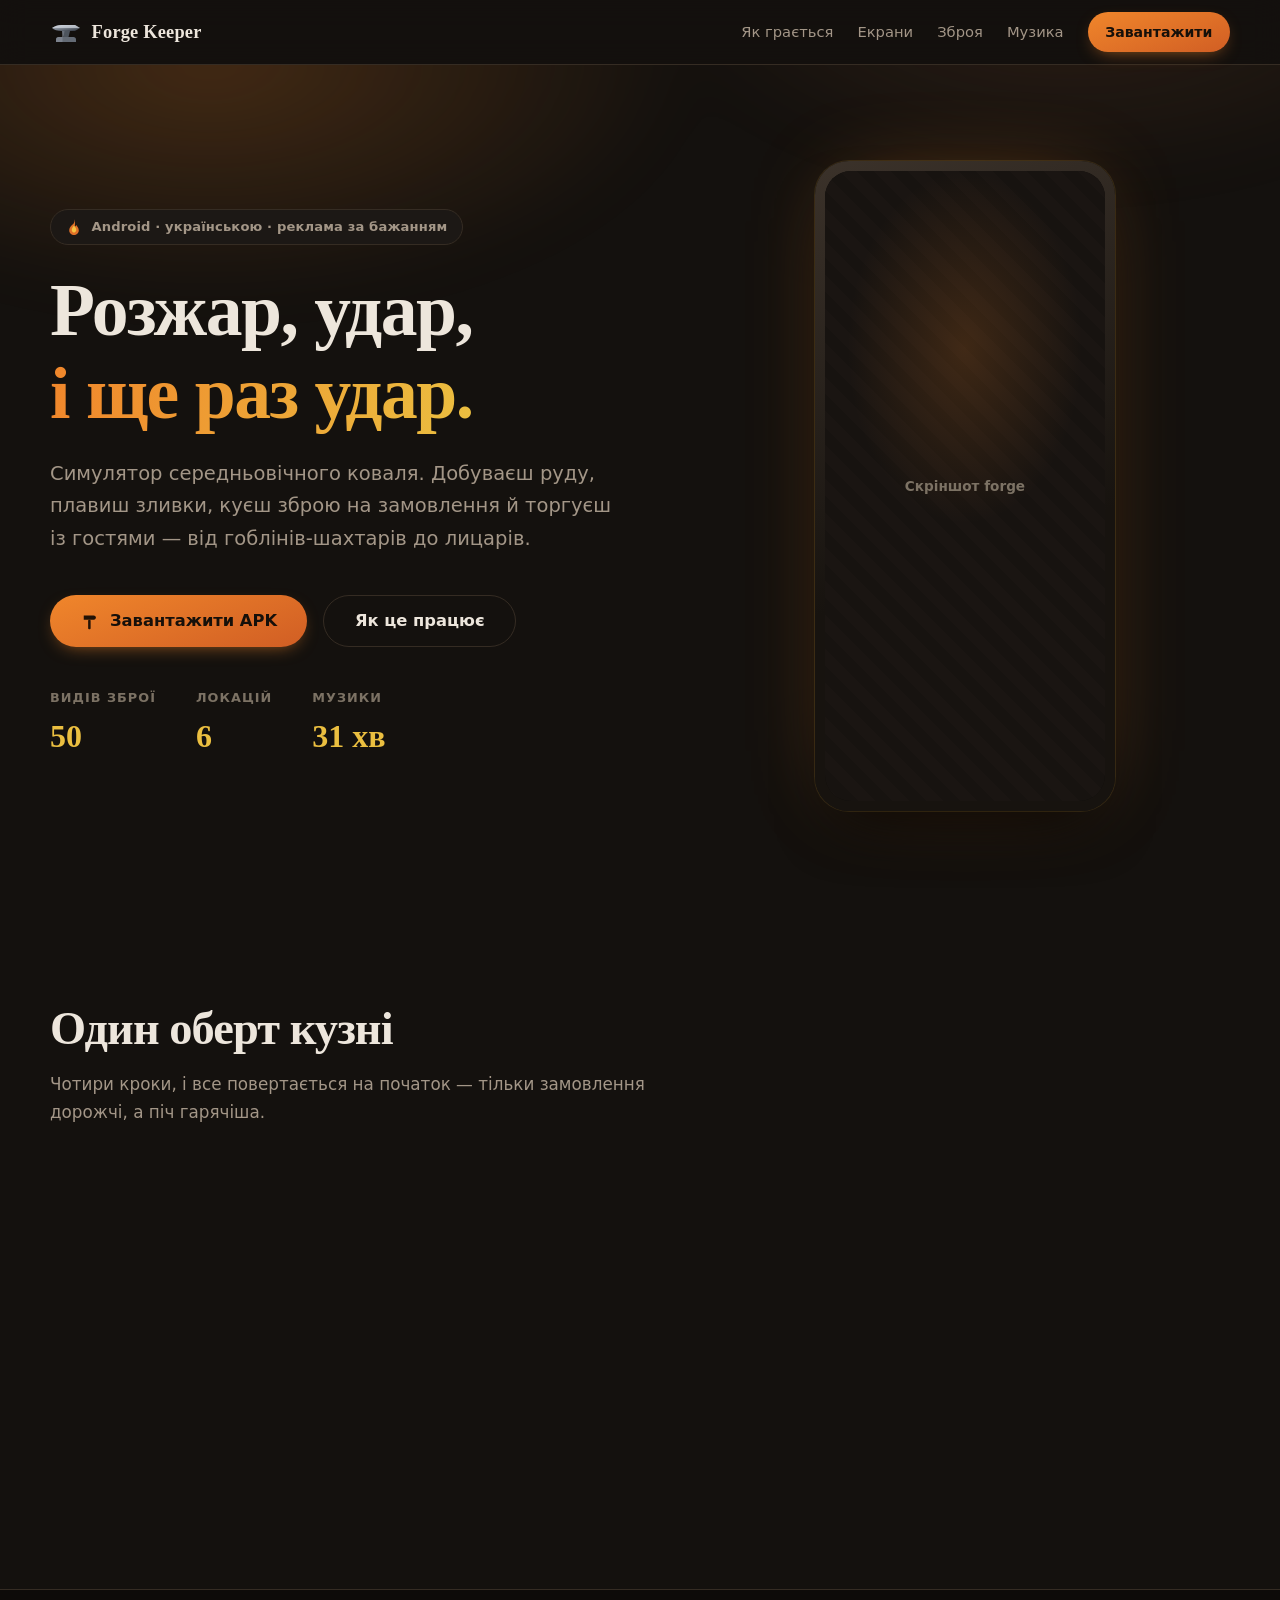
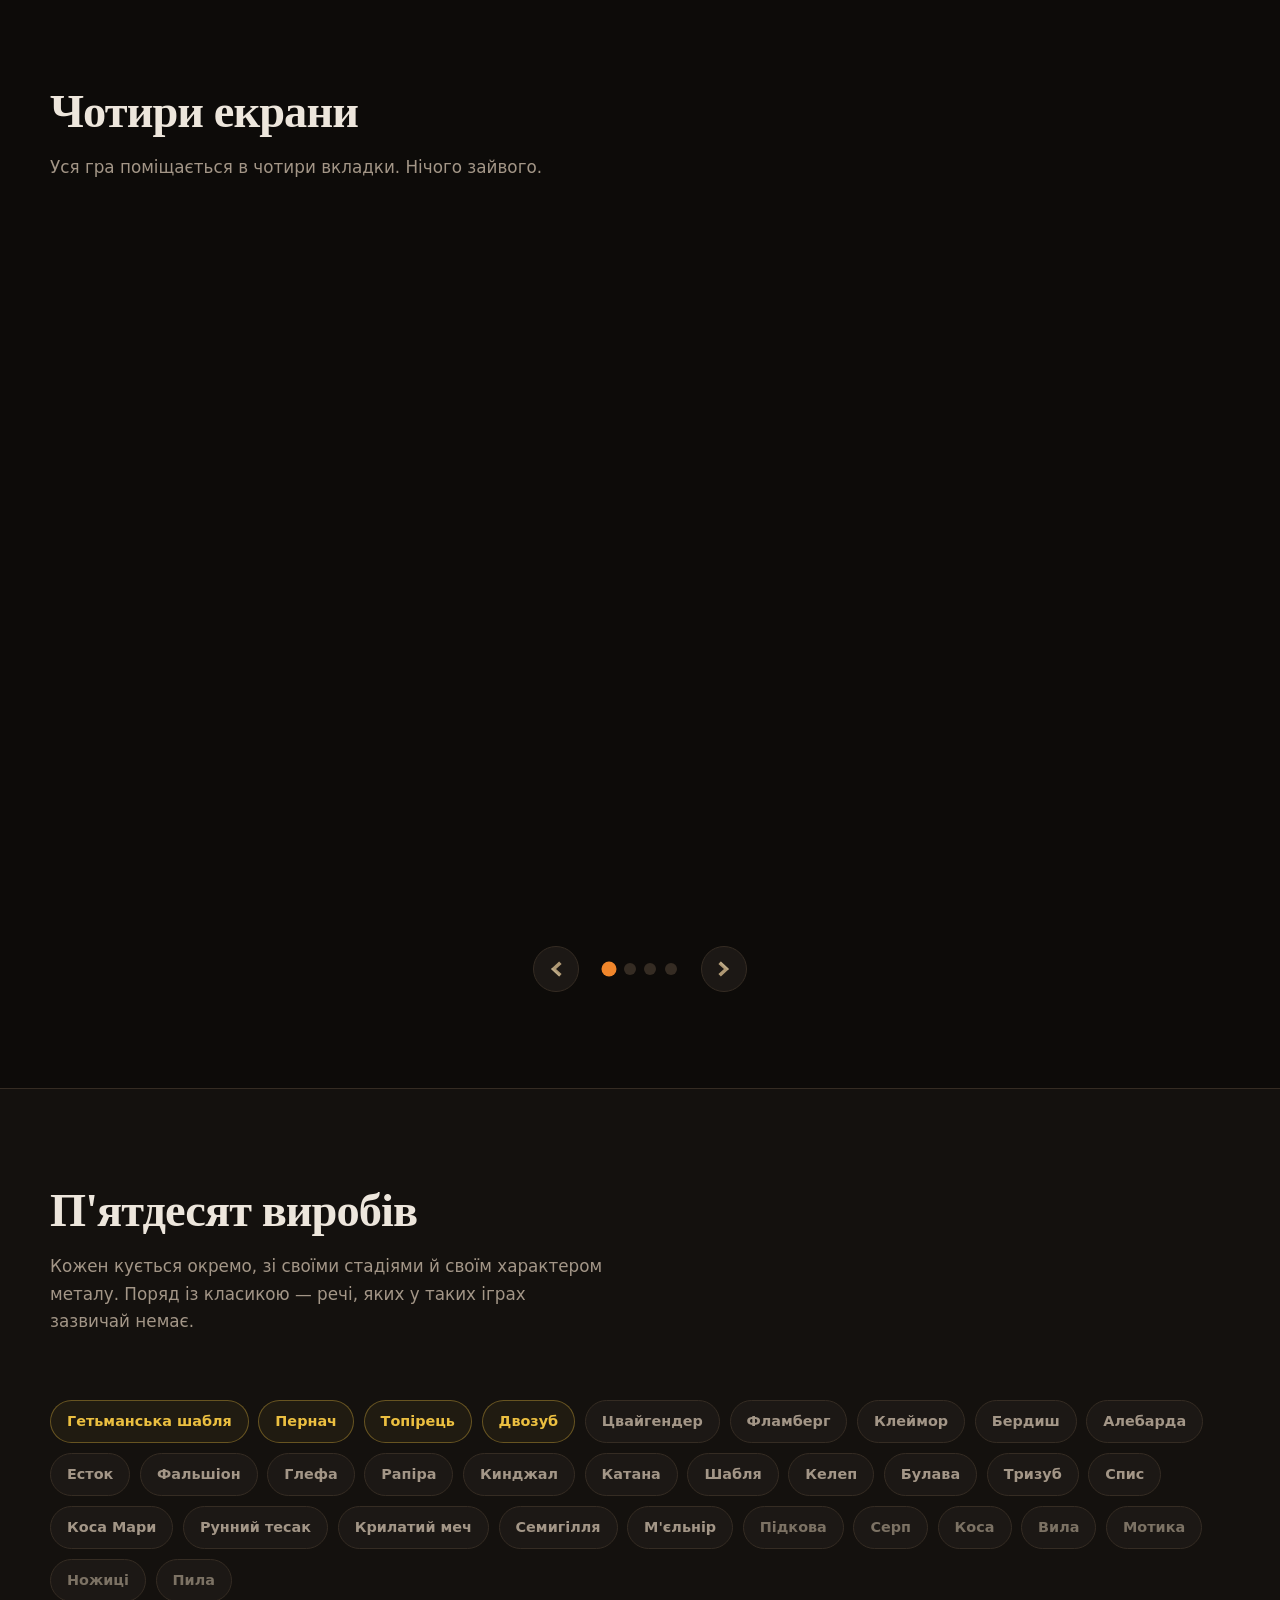
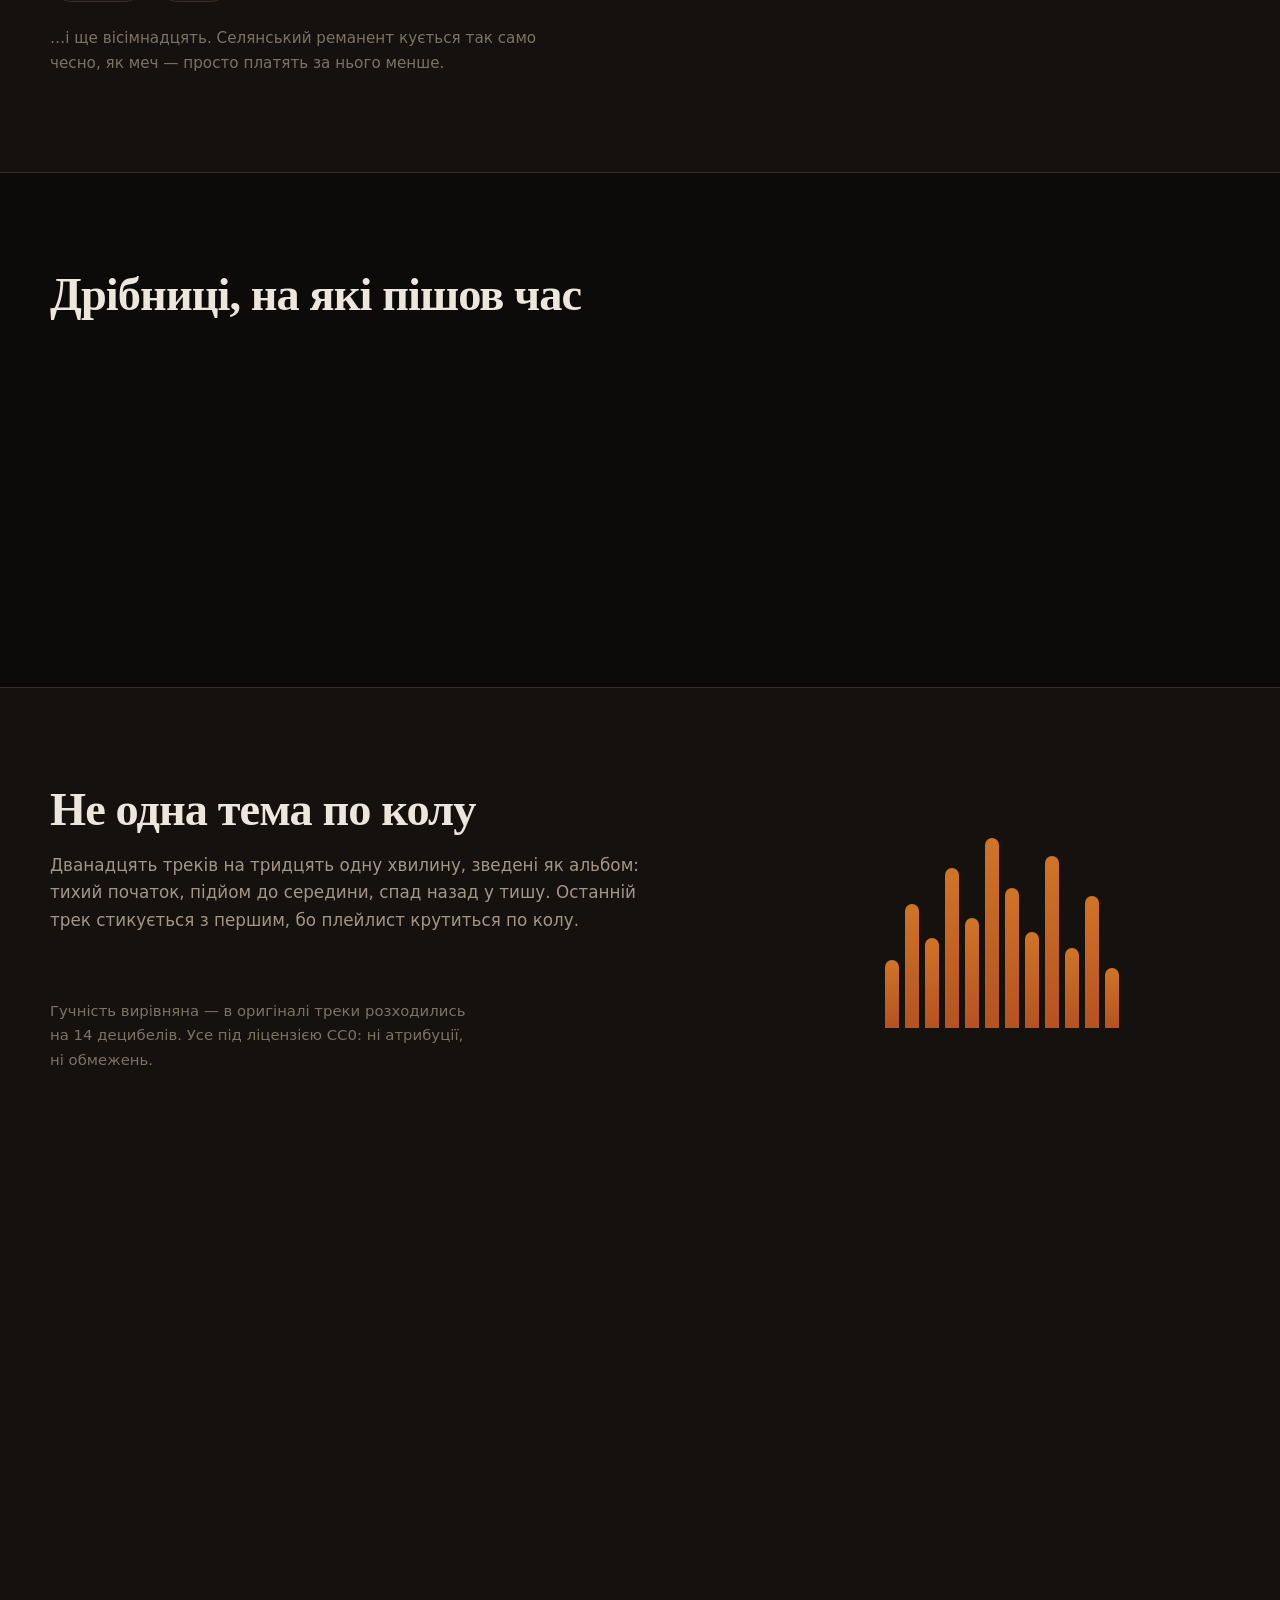
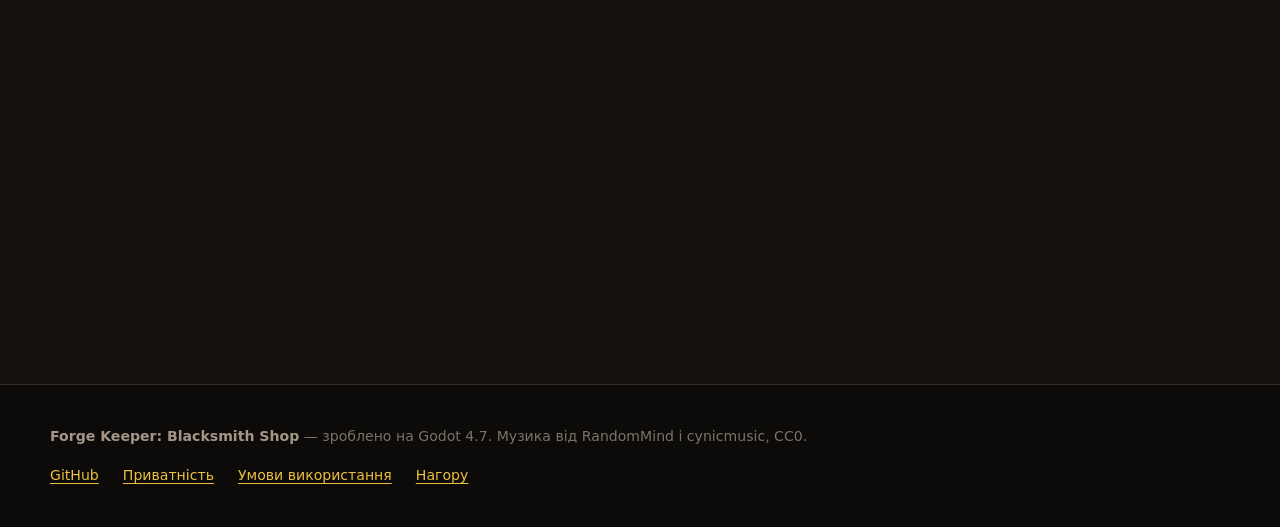
==== commit 53ed3a80: "Update Forge Keeper legal pages for Android AdMob Publish supplied bilingual terms, distinguish Andr" ====
--- a/index.html
+++ b/index.html
@@ -20,12 +20,12 @@
   object-src 'none'">
 <meta name="referrer" content="strict-origin-when-cross-origin">
 
-<title>ForgeMaster — симулятор середньовічного коваля</title>
+<title>Forge Keeper: Blacksmith Shop — симулятор середньовічного коваля</title>
 <meta name="description" content="Добувай руду, плав зливки, куй зброю на замовлення й торгуй із гостями. 50 видів зброї, від кинджала до цвайгендера. Гра для Android.">
 <meta name="theme-color" content="#14110E">
 
 <meta property="og:type" content="website">
-<meta property="og:title" content="ForgeMaster — симулятор середньовічного коваля">
+<meta property="og:title" content="Forge Keeper: Blacksmith Shop — симулятор середньовічного коваля">
 <meta property="og:description" content="Руда, горно, ковадло. 50 видів зброї на замовлення — від кинджала до цвайгендера.">
 <meta property="og:image" content="assets/shots/og-cover.png">
 <meta property="og:locale" content="uk_UA">
@@ -45,7 +45,7 @@
   <div class="wrap head-inner">
     <a class="brand" href="#top">
       <img src="assets/icons/anvil.svg" alt="" width="32" height="32" aria-hidden="true">
-      <span class="brand-name">ForgeMaster</span>
+      <span class="brand-name">Forge Keeper</span>
     </a>
 
     <nav class="head-nav" aria-label="Основне меню">
@@ -69,7 +69,7 @@
       <div class="hero-copy">
         <p class="eyebrow">
           <img src="assets/icons/flame.svg" alt="" width="18" height="18" aria-hidden="true">
-          Android · українською · без реклами
+          Android · українською · реклама за бажанням
         </p>
 
         <h1>Розжар, удар,<br><span class="hot">і ще раз удар.</span></h1>
@@ -355,9 +355,10 @@
       <img src="assets/icons/anvil.svg" alt="" width="56" height="56" aria-hidden="true">
       <h2>Кузня чекає</h2>
       <p>
-        Android 7.0 і новіші. Близько 90 МБ. Без реклами й без інтернету
-        після встановлення. APK нічого не продає; у версії для App Store є
-        необов'язкові набори — гру вони не ділять, лише пришвидшують.
+        Основний ігровий процес працює без інтернету. У версії для Android
+        є відеореклама з винагородою — лише за вашим бажанням.
+        У грі є необов'язкові покупки; оплату проводить відповідний магазин.
+        Докладніше — у політиці приватності та умовах використання.
       </p>
 
       <div class="get-cta">
@@ -382,12 +383,13 @@
 <footer class="site-foot">
   <div class="wrap foot-inner">
     <p>
-      <strong>ForgeMaster</strong> — зроблено на Godot 4.7.
+      <strong>Forge Keeper: Blacksmith Shop</strong> — зроблено на Godot 4.7.
       Музика від RandomMind і cynicmusic, CC0.
     </p>
     <nav aria-label="Додаткові посилання">
       <a href="https://github.com/knurcompany/ForgeMaster" rel="noopener noreferrer">GitHub</a>
       <a href="privacy.html">Приватність</a>
+      <a href="terms.html">Умови використання</a>
       <a href="#top">Нагору</a>
     </nav>
   </div>
@@ -396,3 +398,4 @@
 <script src="assets/js/app.js" defer></script>
 </body>
 </html>
+
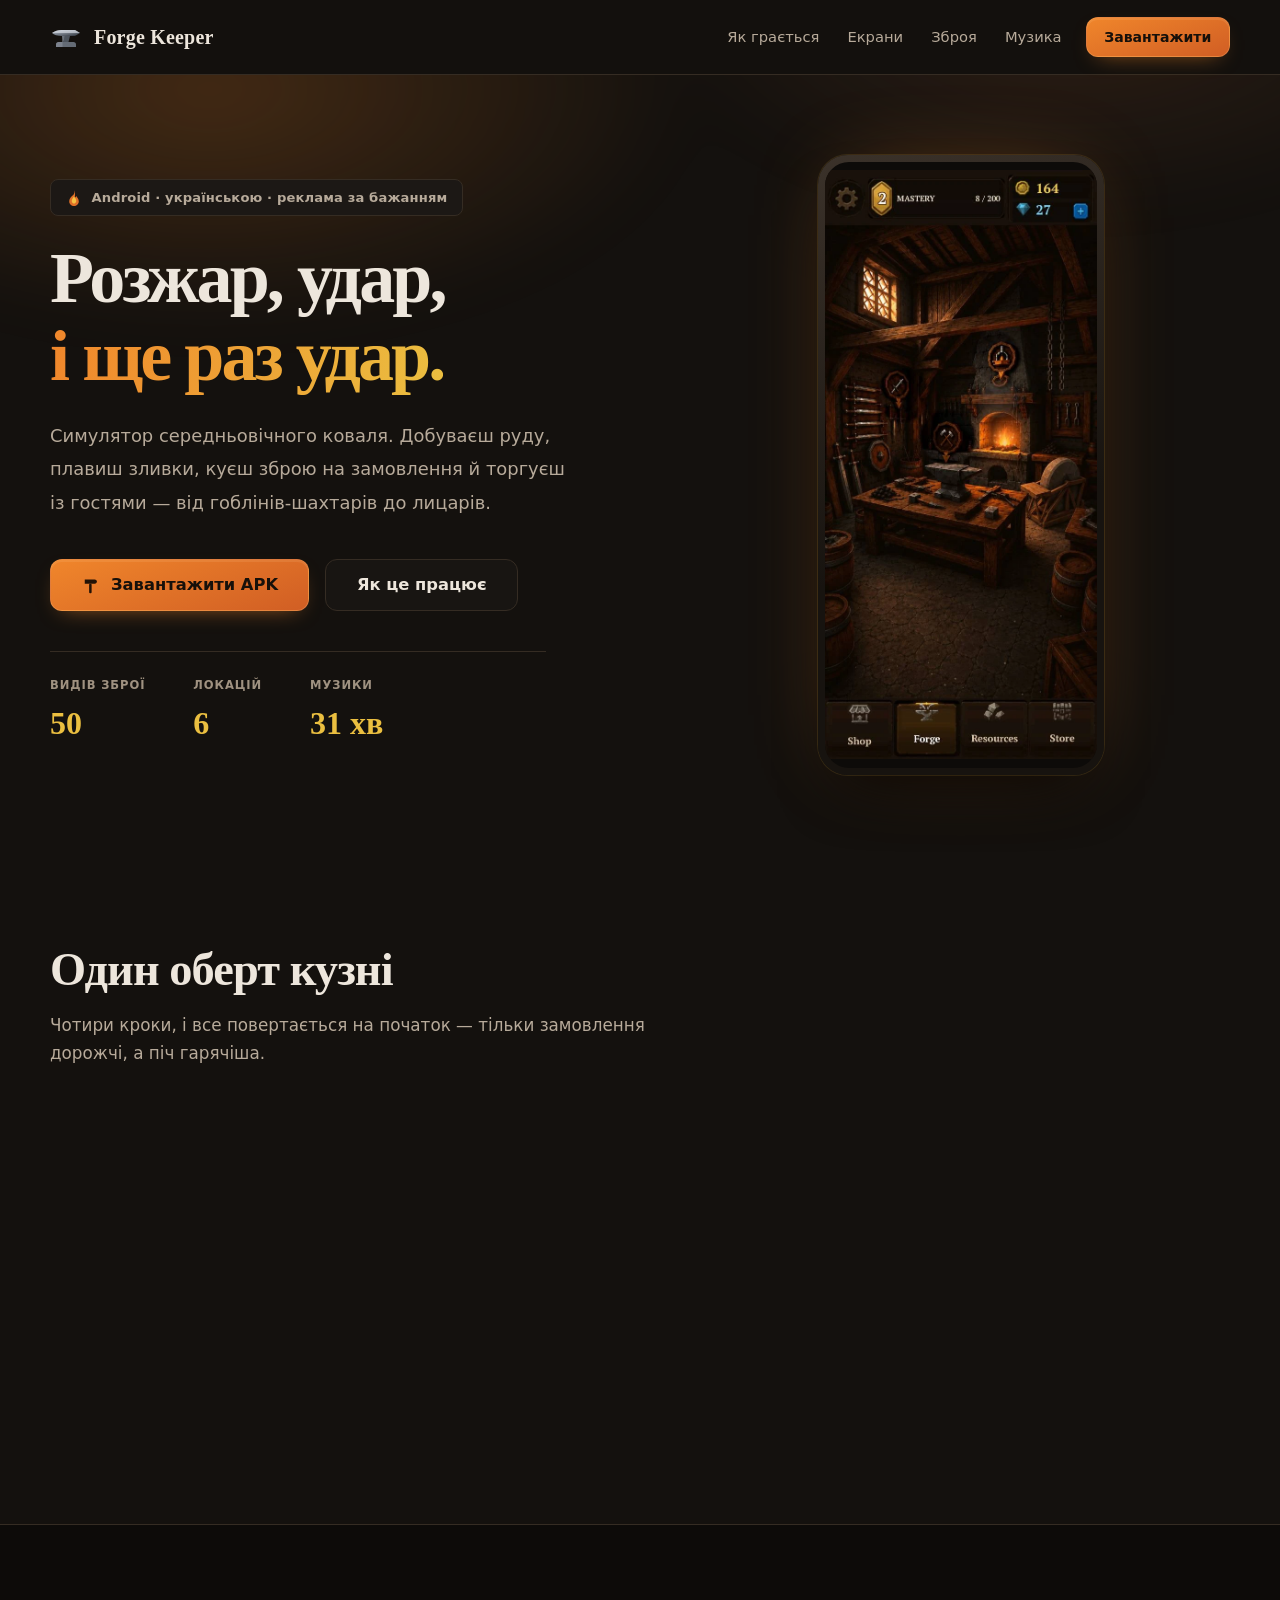
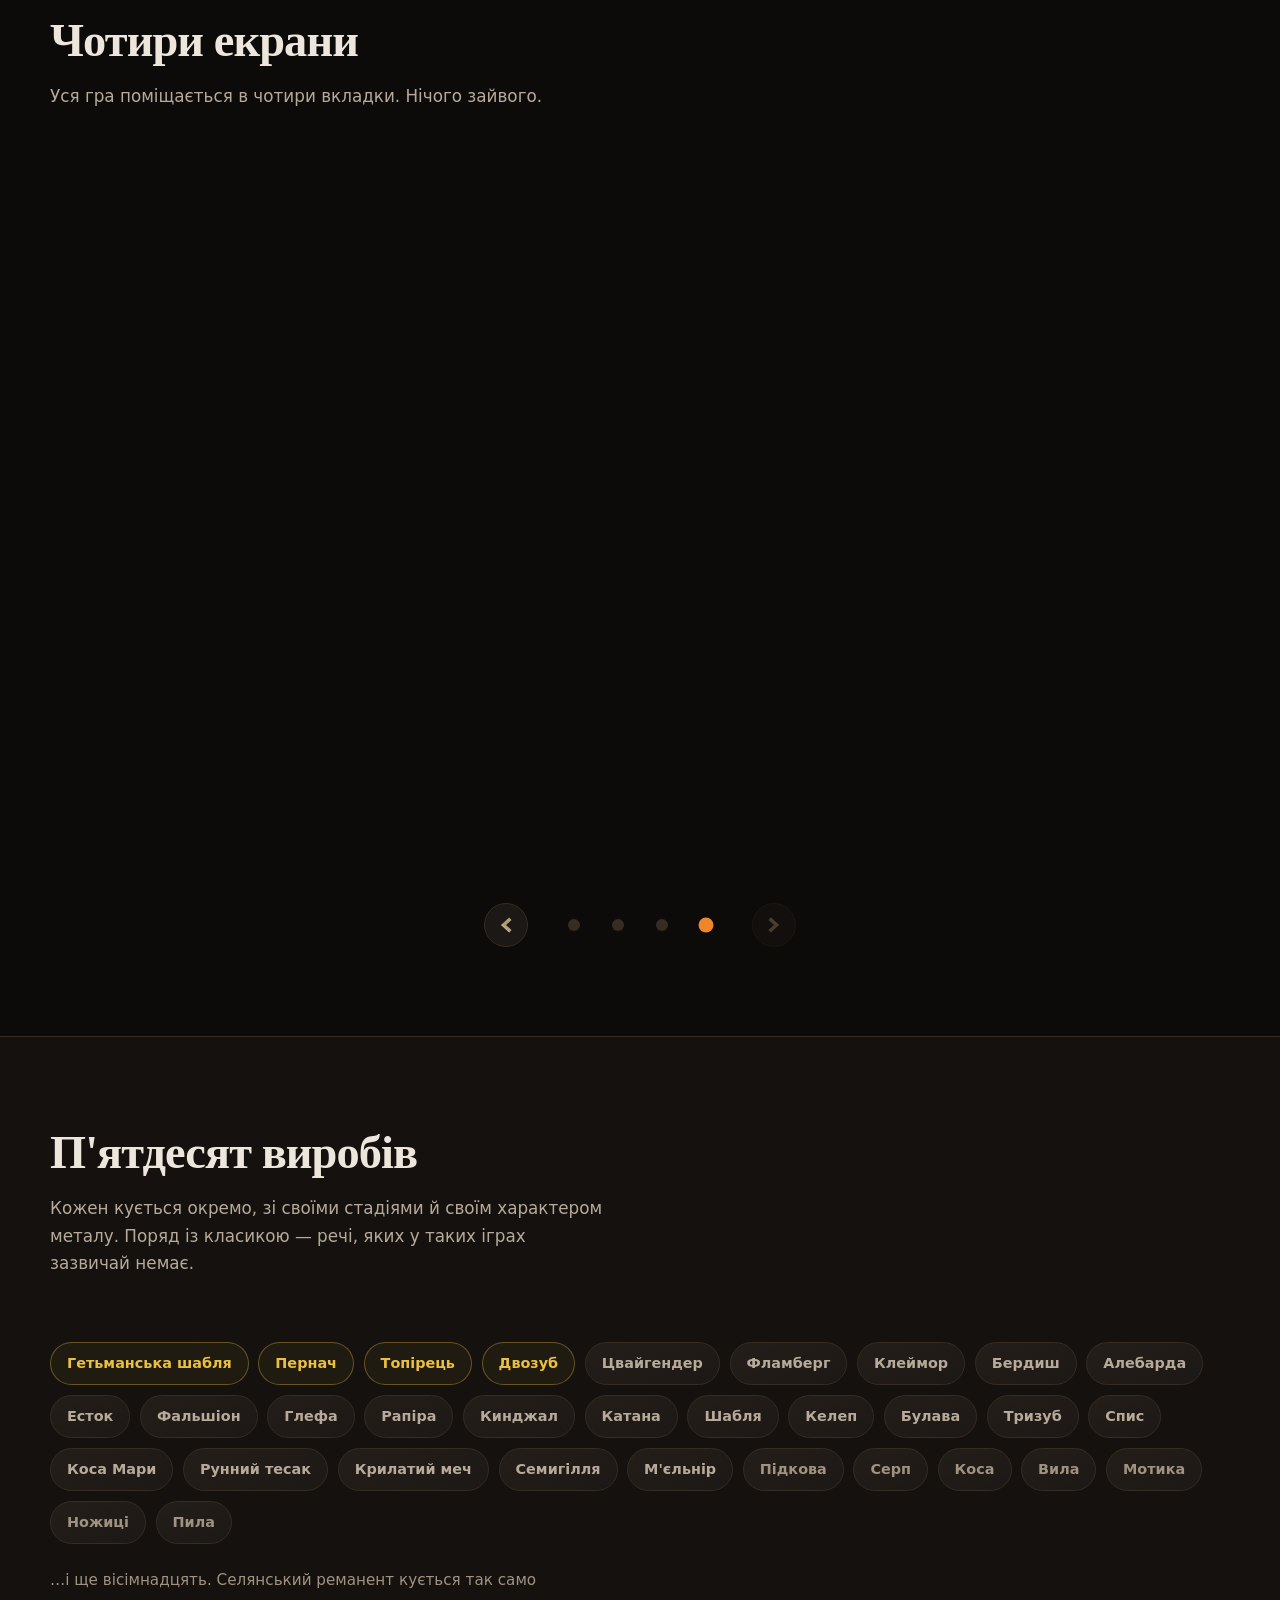
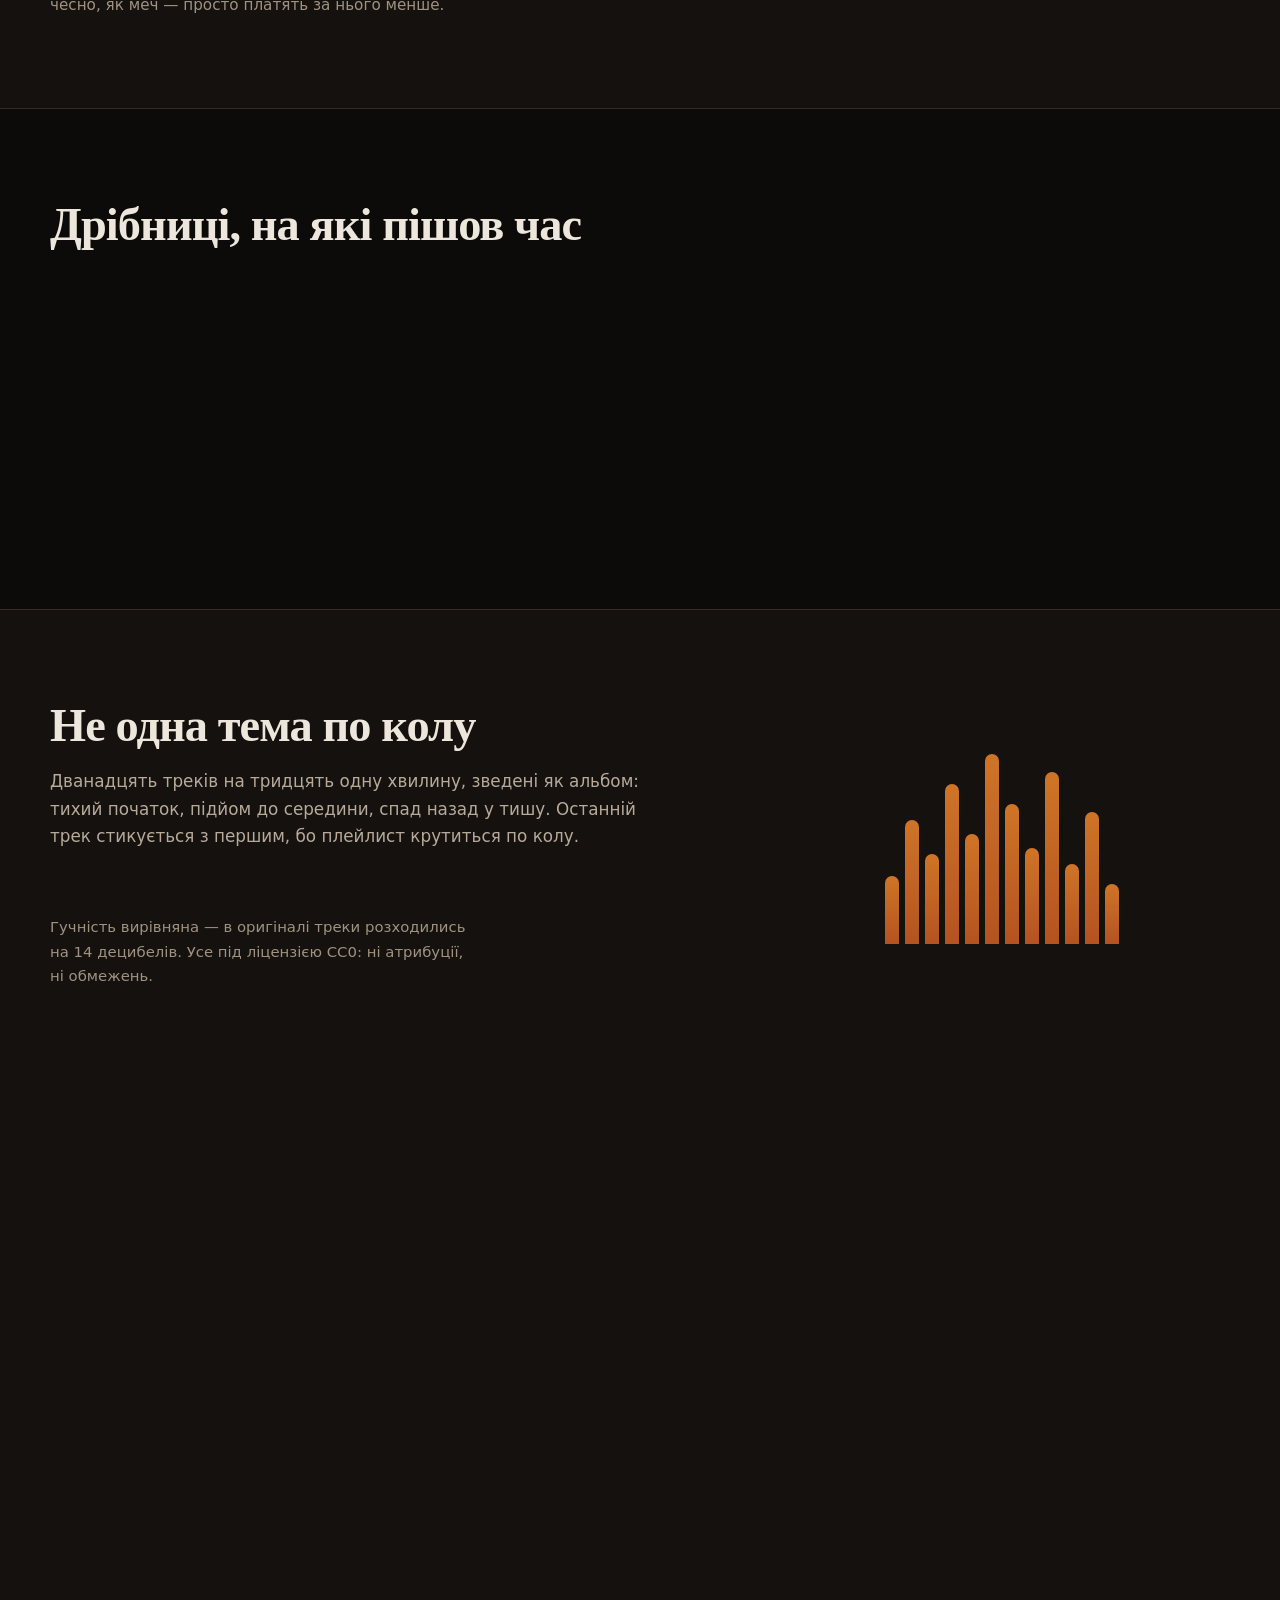
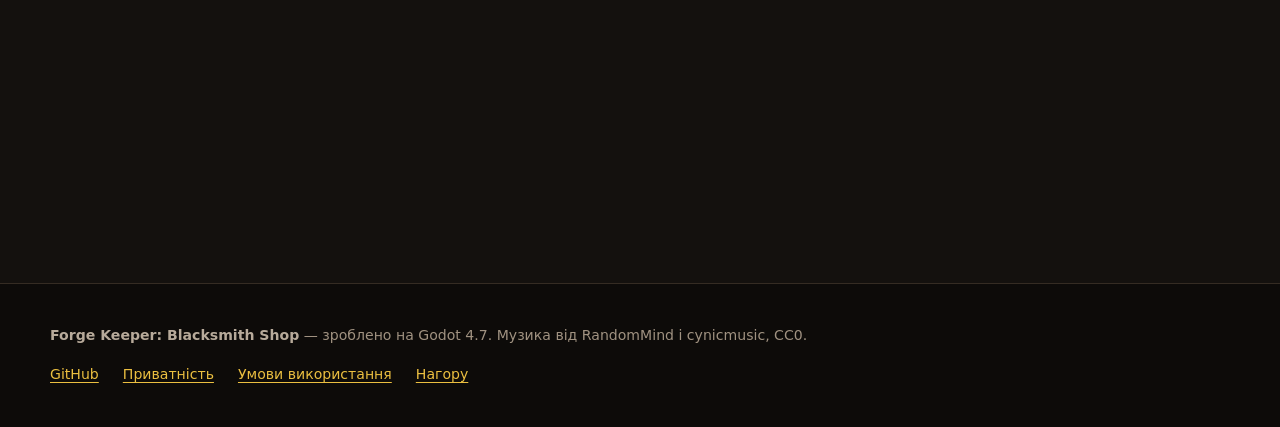
==== commit 3059b15e: "Add actual gameplay screenshots in the requested order Display Resources, Forge, Weapon sales and St" ====
--- a/index.html
+++ b/index.html
@@ -27,7 +27,7 @@
 <meta property="og:type" content="website">
 <meta property="og:title" content="Forge Keeper: Blacksmith Shop — симулятор середньовічного коваля">
 <meta property="og:description" content="Руда, горно, ковадло. 50 видів зброї на замовлення — від кинджала до цвайгендера.">
-<meta property="og:image" content="assets/shots/og-cover.png">
+<meta property="og:image" content="assets/shots/forge.webp">
 <meta property="og:locale" content="uk_UA">
 <meta name="twitter:card" content="summary_large_image">
 
@@ -98,7 +98,7 @@
       <div class="hero-device">
         <div class="phone">
           <div class="phone-screen">
-            <img data-shot="forge" src="assets/shots/forge.png" alt="Екран кузні: заготовка на ковадлі, поруч горно" width="360" height="800" loading="eager" decoding="async">
+            <img data-shot="forge" src="assets/shots/forge.webp" alt="Екран кузні: ковадло, горно та інструменти" width="360" height="800" loading="eager" decoding="async" fetchpriority="high">
           </div>
         </div>
       </div>
@@ -166,10 +166,22 @@
         <div class="shots-viewport">
           <ul class="shots-track" data-track>
 
-            <li class="shot" data-slide id="slide-forge" role="group" aria-roledescription="слайд" aria-label="1 з 4: Кузня">
+            <li class="shot" data-slide id="slide-res" role="group" aria-roledescription="слайд" aria-label="1 з 4: Ресурси">
               <div class="phone phone-sm">
                 <div class="phone-screen">
-                  <img data-shot="forge" src="assets/shots/forge.png" alt="Кузня: розпечена заготовка на ковадлі, молот занесений для удару" width="360" height="800" loading="lazy" decoding="async">
+                  <img data-shot="resources" src="assets/shots/resources.webp" alt="Екран ресурсів: карта копалень і лісів, видобування руди" width="360" height="800" loading="lazy" decoding="async">
+                </div>
+              </div>
+              <div class="shot-cap">
+                <h3>Ресурси</h3>
+                <p>Локації, запаси, плавильня. І Джо, який кліпає й гмикає, коли його тицьнути.</p>
+              </div>
+            </li>
+
+            <li class="shot" data-slide id="slide-forge" role="group" aria-roledescription="слайд" aria-label="2 з 4: Кузня">
+              <div class="phone phone-sm">
+                <div class="phone-screen">
+                  <img data-shot="forge" src="assets/shots/forge.webp" alt="Екран кузні з ковадлом і запаленим горном" width="360" height="800" loading="lazy" decoding="async">
                 </div>
               </div>
               <div class="shot-cap">
@@ -178,39 +190,27 @@
               </div>
             </li>
 
-            <li class="shot" data-slide id="slide-orders" role="group" aria-roledescription="слайд" aria-label="2 з 4: Замовлення">
+            <li class="shot" data-slide id="slide-orders" role="group" aria-roledescription="слайд" aria-label="3 з 4: Продаж зброї">
               <div class="phone phone-sm">
                 <div class="phone-screen">
-                  <img data-shot="orders" src="assets/shots/orders.png" alt="Замовлення: картки гостей із запитами на зброю та строком виконання" width="360" height="800" loading="lazy" decoding="async">
+                  <img data-shot="orders" src="assets/shots/orders.webp" alt="Екран продажу зброї та замовлень із виглядом на селище" width="360" height="800" loading="lazy" decoding="async">
                 </div>
               </div>
               <div class="shot-cap">
-                <h3>Замовлення</h3>
-                <p>Гоблін-шахтар хоче кайло, лицар — цвайгендер. У кожного свій строк і своя ціна.</p>
+                <h3>Продаж зброї</h3>
+                <p>Приймай замовлення гостей і продавай викувану зброю. Якісна робота приносить більше золота.</p>
               </div>
             </li>
 
-            <li class="shot" data-slide id="slide-res" role="group" aria-roledescription="слайд" aria-label="3 з 4: Ресурси">
+            <li class="shot" data-slide id="slide-shop" role="group" aria-roledescription="слайд" aria-label="4 з 4: Магазин">
               <div class="phone phone-sm">
                 <div class="phone-screen">
-                  <img data-shot="resources" src="assets/shots/resources.png" alt="Ресурси: шахтні локації, запаси руди й зливків, помічник Джо" width="360" height="800" loading="lazy" decoding="async">
+                  <img data-shot="shop" src="assets/shots/shop.webp" alt="Магазин гобліна: щоденна нагорода, алмази й корисні товари" width="360" height="800" loading="lazy" decoding="async">
                 </div>
               </div>
               <div class="shot-cap">
-                <h3>Ресурси</h3>
-                <p>Локації, запаси, плавильня. І Джо, який кліпає й гмикає, коли його тицьнути.</p>
-              </div>
-            </li>
-
-            <li class="shot" data-slide id="slide-shop" role="group" aria-roledescription="слайд" aria-label="4 з 4: Крамниця">
-              <div class="phone phone-sm">
-                <div class="phone-screen">
-                  <img data-shot="shop" src="assets/shots/shop.png" alt="Крамниця: полиці з викуваною зброєю, ціни та покупці" width="360" height="800" loading="lazy" decoding="async">
-                </div>
-              </div>
-              <div class="shot-cap">
-                <h3>Крамниця</h3>
-                <p>Що не пішло на замовлення — на прилавок. Гості приходять і без запиту.</p>
+                <h3>Магазин</h3>
+                <p>Щоденні нагороди, алмази та корисні товари. Гоблін-крамар завжди має що запропонувати.</p>
               </div>
             </li>
 
--- a/assets/css/styles.css
+++ b/assets/css/styles.css
@@ -26,8 +26,8 @@
 
   /* — текст — */
   --fg:        #EDE6DC;
-  --fg-muted:  #A39687;  /* 6.6:1 на --bg */
-  --fg-dim:    #7C7264;  /* тільки для великого тексту й підписів */
+  --fg-muted:  #B7AA9A;
+  --fg-dim:    #A09281;
 
   /* — дія — */
   --hot:       #F0862B;
@@ -50,8 +50,8 @@
   --s-5: 4rem;
   --s-6: 6rem;
 
-  --radius:    14px;
-  --radius-lg: 22px;
+  --radius:    12px;
+  --radius-lg: 18px;
   --wrap:      1180px;
 
   color-scheme: dark;
@@ -129,15 +129,16 @@
   gap: 0.6rem;
   min-height: 44px;             /* дотик: не менше 44×44 */
   padding: 0.75rem 1.4rem;
-  border: 0;
-  border-radius: 999px;
+  border: 1px solid rgba(255, 203, 145, 0.22);
+  border-radius: var(--radius);
   background: var(--btn-bg);
   color: var(--on-hot);
   font: 700 0.95rem/1 var(--font-body);
   text-decoration: none;
   cursor: pointer;
   transition: transform 180ms ease, box-shadow 180ms ease, filter 180ms ease;
-  box-shadow: 0 6px 18px -8px rgba(240, 134, 43, 0.7);
+  box-shadow: 0 2px 0 rgba(255, 215, 167, 0.12) inset,
+    0 8px 22px -12px rgba(240, 134, 43, 0.7);
 }
 .btn:hover {
   color: var(--on-hot);
@@ -153,7 +154,7 @@
 .btn-sm { min-height: 40px; padding: 0.6rem 1.1rem; font-size: 0.88rem; }
 
 .btn-ghost {
-  background: transparent;
+  background: rgba(255, 255, 255, 0.015);
   border: 1px solid var(--border);
   color: var(--fg);
   box-shadow: none;
@@ -175,7 +176,7 @@
   position: sticky;
   top: 0;
   z-index: 50;
-  background: rgba(20, 17, 14, 0.82);
+  background: rgba(20, 17, 14, 0.92);
   backdrop-filter: blur(14px);
   border-bottom: 1px solid var(--border);
   padding-top: env(safe-area-inset-top);
@@ -185,24 +186,24 @@
   display: flex;
   align-items: center;
   gap: var(--s-3);
-  min-height: 64px;
+  min-height: 74px;
 }
 
 .brand {
   display: inline-flex;
   align-items: center;
-  gap: 0.6rem;
+  gap: 0.75rem;
   color: var(--fg);
   text-decoration: none;
   font-family: var(--font-head);
   font-weight: 700;
-  font-size: 1.15rem;
+  font-size: 1.25rem;
   letter-spacing: 0.01em;
   margin-right: auto;
 }
 .brand:hover { color: var(--gold); }
 
-.head-nav { display: none; gap: var(--s-3); }
+.head-nav { display: none; gap: 1.75rem; }
 .head-nav a {
   color: var(--fg-muted);
   text-decoration: none;
@@ -220,7 +221,7 @@
 
 .hero {
   position: relative;
-  padding: var(--s-5) 0 var(--s-6);
+  padding: 3rem 0 4.5rem;
   overflow: hidden;
 }
 
@@ -239,7 +240,7 @@
 .hero-inner {
   position: relative;
   display: grid;
-  gap: var(--s-5);
+  gap: 3rem;
   align-items: center;
 }
 
@@ -249,7 +250,7 @@
   gap: 0.5rem;
   padding: 0.4rem 0.9rem;
   border: 1px solid var(--border);
-  border-radius: 999px;
+  border-radius: 8px;
   background: var(--surface);
   color: var(--fg-muted);
   font-size: 0.82rem;
@@ -259,7 +260,10 @@
 }
 
 .hero h1 {
-  font-size: clamp(2.6rem, 8vw, 4.6rem);
+  font-size: clamp(2.55rem, 6vw, 4.5rem);
+  font-weight: 700;
+  letter-spacing: -0.04em;
+  line-height: 1.08;
   margin-bottom: var(--s-3);
 }
 
@@ -271,7 +275,8 @@
 }
 
 .lede {
-  font-size: clamp(1.05rem, 2.4vw, 1.22rem);
+  font-size: clamp(1rem, 1.8vw, 1.12rem);
+  line-height: 1.85;
   color: var(--fg-muted);
   max-width: 46ch;
   margin-bottom: var(--s-4);
@@ -287,11 +292,14 @@
 .hero-stats {
   display: flex;
   flex-wrap: wrap;
-  gap: var(--s-4);
+  gap: clamp(1.5rem, 4vw, 3rem);
+  padding-top: 1.5rem;
+  border-top: 1px solid var(--border);
+  max-width: 31rem;
 }
 .hero-stats dt {
   color: var(--fg-dim);
-  font-size: 0.8rem;
+  font-size: 0.72rem;
   text-transform: uppercase;
   letter-spacing: 0.08em;
   font-weight: 700;
@@ -304,21 +312,22 @@
   margin-top: 0.15rem;
 }
 
-.hero-device { display: flex; justify-content: center; }
+.hero-device { display: flex; flex-direction: column; align-items: center; gap: 1rem; }
+.hero-art-caption { color: var(--fg-dim); font-size: 0.78rem; }
 
 @media (min-width: 900px) {
   .hero-inner { grid-template-columns: 1.05fr 0.95fr; }
-  .hero { padding: var(--s-6) 0; }
+  .hero { padding: 5rem 0; }
 }
 
 /* ── Телефон ───────────────────────────────────────────────── */
 
 .phone {
   position: relative;
-  width: min(300px, 78vw);
+  width: min(286px, 78vw);
   aspect-ratio: 9 / 19.5;
-  padding: 10px;
-  border-radius: 34px;
+  padding: 7px;
+  border-radius: 30px;
   background: linear-gradient(160deg, #3B322A, #17130F 60%);
   box-shadow:
     0 0 0 1px rgba(235, 191, 64, 0.12),
@@ -331,7 +340,7 @@
 .phone-screen {
   position: relative;
   height: 100%;
-  border-radius: 26px;
+  border-radius: 24px;
   overflow: hidden;
   background: var(--bg-deep);
 }
@@ -339,7 +348,7 @@
 .phone-screen img {
   width: 100%;
   height: 100%;
-  object-fit: cover;
+  object-fit: contain;
 }
 
 /* Поки скріншота немає — місце не порожнє й не поламане.
@@ -363,7 +372,7 @@
 
 /* ── Секції ────────────────────────────────────────────────── */
 
-.section { padding: var(--s-6) 0; }
+.section { padding: clamp(3.5rem, 7vw, 6rem) 0; }
 .section-alt {
   background: var(--bg-deep);
   border-block: 1px solid var(--border);
@@ -372,6 +381,7 @@
 .sec-title {
   font-size: clamp(1.9rem, 5vw, 2.9rem);
   margin-bottom: var(--s-2);
+  font-weight: 700;
 }
 
 .sec-lede {
@@ -391,7 +401,7 @@
 .loop-step {
   position: relative;
   padding: var(--s-4) var(--s-3) var(--s-3);
-  background: var(--surface);
+  background: linear-gradient(155deg, var(--surface-2), var(--surface));
   border: 1px solid var(--border);
   border-radius: var(--radius-lg);
   transition: border-color 200ms ease, transform 200ms ease;
@@ -408,7 +418,7 @@
   font-family: var(--font-head);
   font-size: 2.6rem;
   font-weight: 900;
-  color: var(--border);
+  color: #68503A;
   line-height: 1;
 }
 
@@ -458,7 +468,7 @@
   text-align: center;
 }
 
-.shot-cap h3 { font-size: 1.2rem; margin-bottom: 0.35rem; }
+.shot-cap h3 { font-size: 1.3rem; margin-bottom: 0.5rem; font-weight: 700; }
 .shot-cap p { color: var(--fg-muted); font-size: 0.92rem; max-width: 34ch; }
 
 .shots-ctrl {
@@ -470,8 +480,8 @@
 }
 
 .nav-btn {
-  width: 46px;
-  height: 46px;
+  width: 44px;
+  height: 44px;
   display: grid;
   place-content: center;
   border: 1px solid var(--border);
@@ -481,30 +491,35 @@
   transition: border-color 180ms ease, background 180ms ease;
 }
 .nav-btn:hover { border-color: var(--copper); background: var(--surface-2); }
+.nav-btn:disabled { opacity: 0.35; cursor: default; }
 .nav-btn img { opacity: 0.8; }
 .nav-btn .flip { transform: rotate(180deg); }
 
-.dots { display: flex; gap: 0.55rem; }
+.dots { display: flex; gap: 0; }
 
 .dot {
-  width: 12px;
-  height: 12px;
+  width: 44px;
+  height: 44px;
+  flex: 0 0 44px;
   padding: 0;
   border: 0;
   border-radius: 50%;
-  background: var(--border);
+  background: transparent;
   cursor: pointer;
   transition: background 180ms ease, transform 180ms ease;
-  /* ціль дотику розширена, а вигляд лишився дрібним */
+  /* Each visual dot has its own non-overlapping touch target. */
   position: relative;
 }
 .dot::before {
   content: '';
   position: absolute;
-  inset: -16px;
-}
-.dot:hover { background: var(--fg-dim); }
-.dot[aria-selected='true'] {
+  inset: 16px;
+  border-radius: 50%;
+  background: var(--border);
+  transition: background 180ms ease, transform 180ms ease;
+}
+.dot:hover::before { background: var(--fg-dim); }
+.dot[aria-selected='true']::before {
   background: var(--hot);
   transform: scale(1.25);
 }
@@ -529,7 +544,7 @@
   padding: 0.55rem 1rem;
   border: 1px solid var(--border);
   border-radius: 999px;
-  background: var(--surface);
+  background: linear-gradient(155deg, var(--surface-2), var(--surface));
   color: var(--fg-muted);
   font-size: 0.9rem;
   font-weight: 600;
@@ -688,7 +703,23 @@
   font-size: 0.88rem;
 }
 .foot-inner strong { color: var(--fg-muted); }
-.foot-inner nav { display: flex; gap: var(--s-3); }
+.foot-inner nav { display: flex; gap: 0.75rem var(--s-3); flex-wrap: wrap; }
+
+@media (max-width: 599px) {
+  .head-inner { gap: 0.75rem; min-height: 68px; }
+  .brand { font-size: 1.05rem; gap: 0.5rem; }
+  .brand img { width: 27px; height: 27px; }
+  .site-head .btn-sm { padding-inline: 0.85rem; font-size: 0.8rem; }
+  .eyebrow { font-size: 0.73rem; padding: 0.5rem 0.65rem; }
+  .hero-cta { gap: 0.75rem; }
+  .hero-cta .btn { padding-inline: 1.2rem; font-size: 0.92rem; }
+  .hero-stats { gap: 1.5rem; justify-content: space-between; }
+  .hero-stats dt { font-size: 0.65rem; letter-spacing: 0.06em; }
+  .hero-stats dd { font-size: 1.8rem; }
+  .hero-device { margin-top: 0.5rem; }
+  .shots-ctrl { gap: 0.5rem; }
+  .foot-inner nav { column-gap: 1.1rem; }
+}
 
 /* ── Поява при прокрутці ───────────────────────────────────── */
 
@@ -720,3 +751,4 @@
   .reveal { opacity: 1; transform: none; }
   .sound-viz span { animation: none; transform: scaleY(0.8); }
 }
+
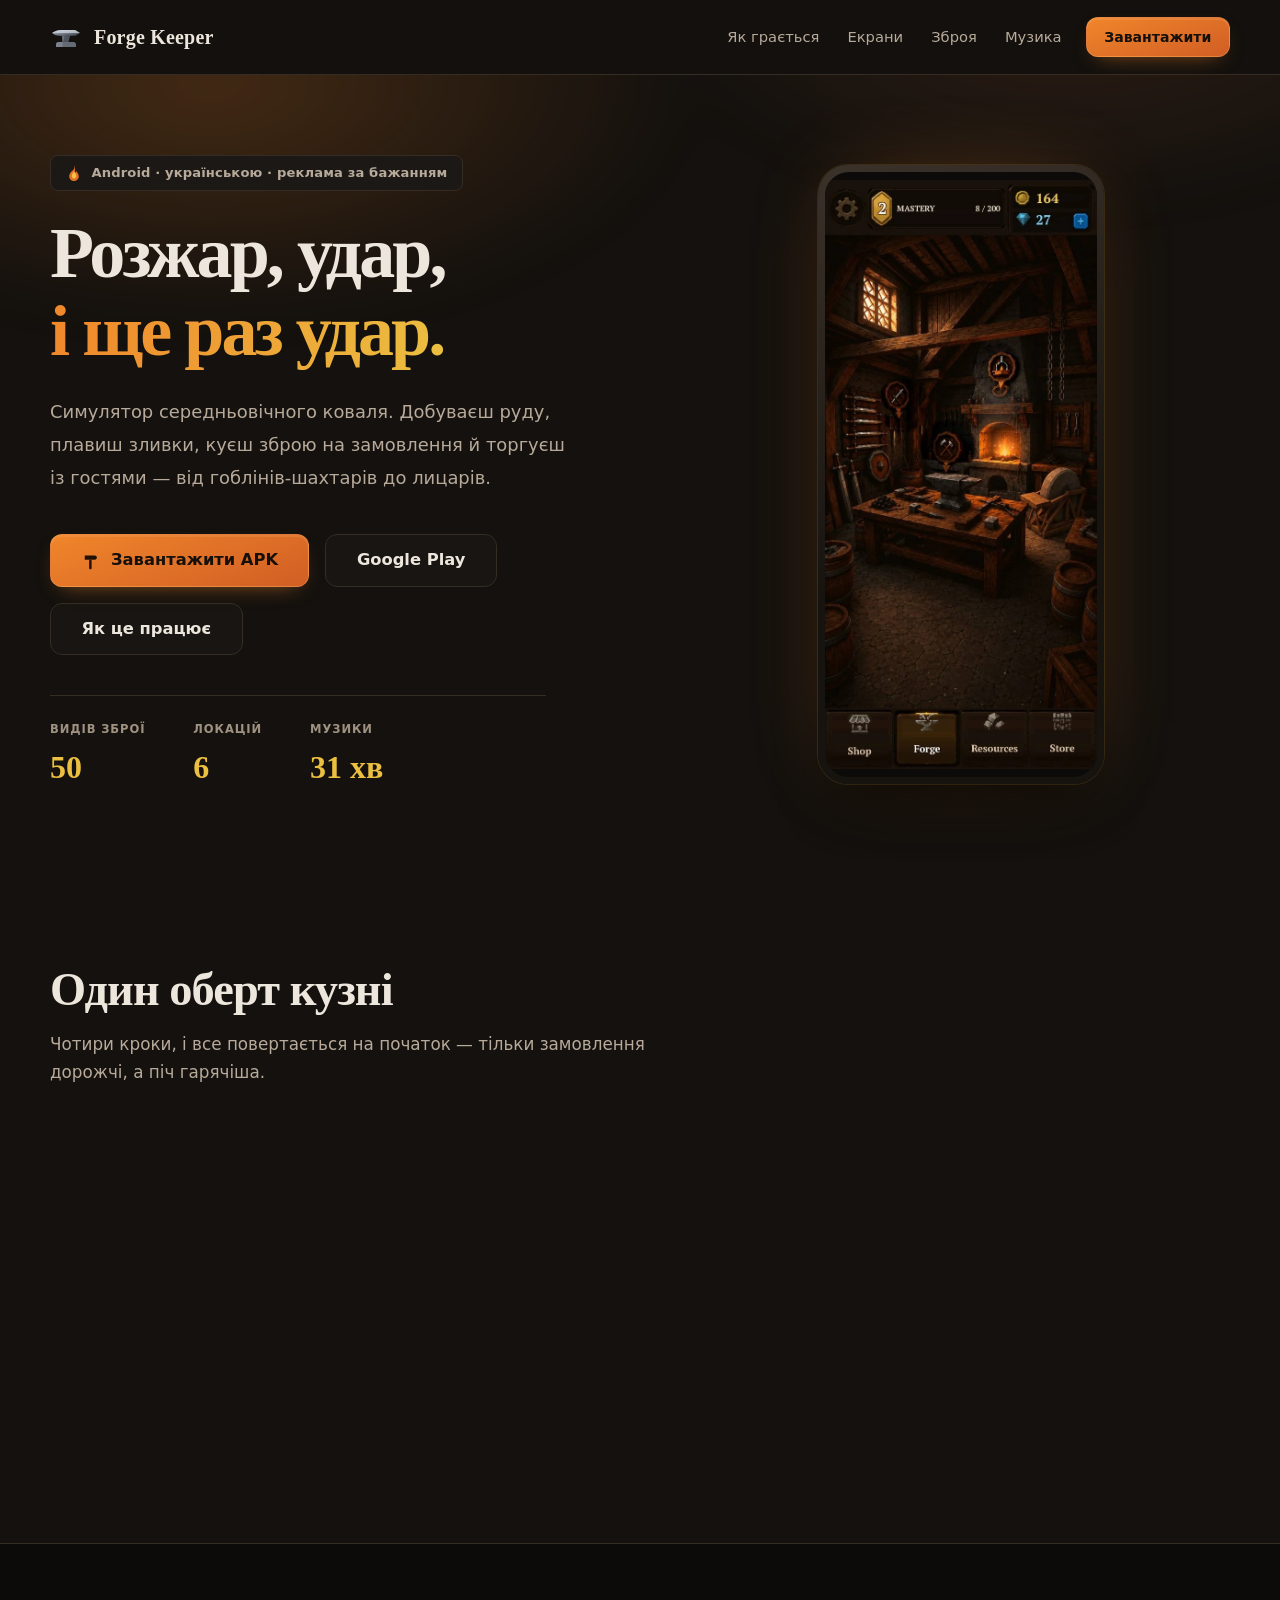
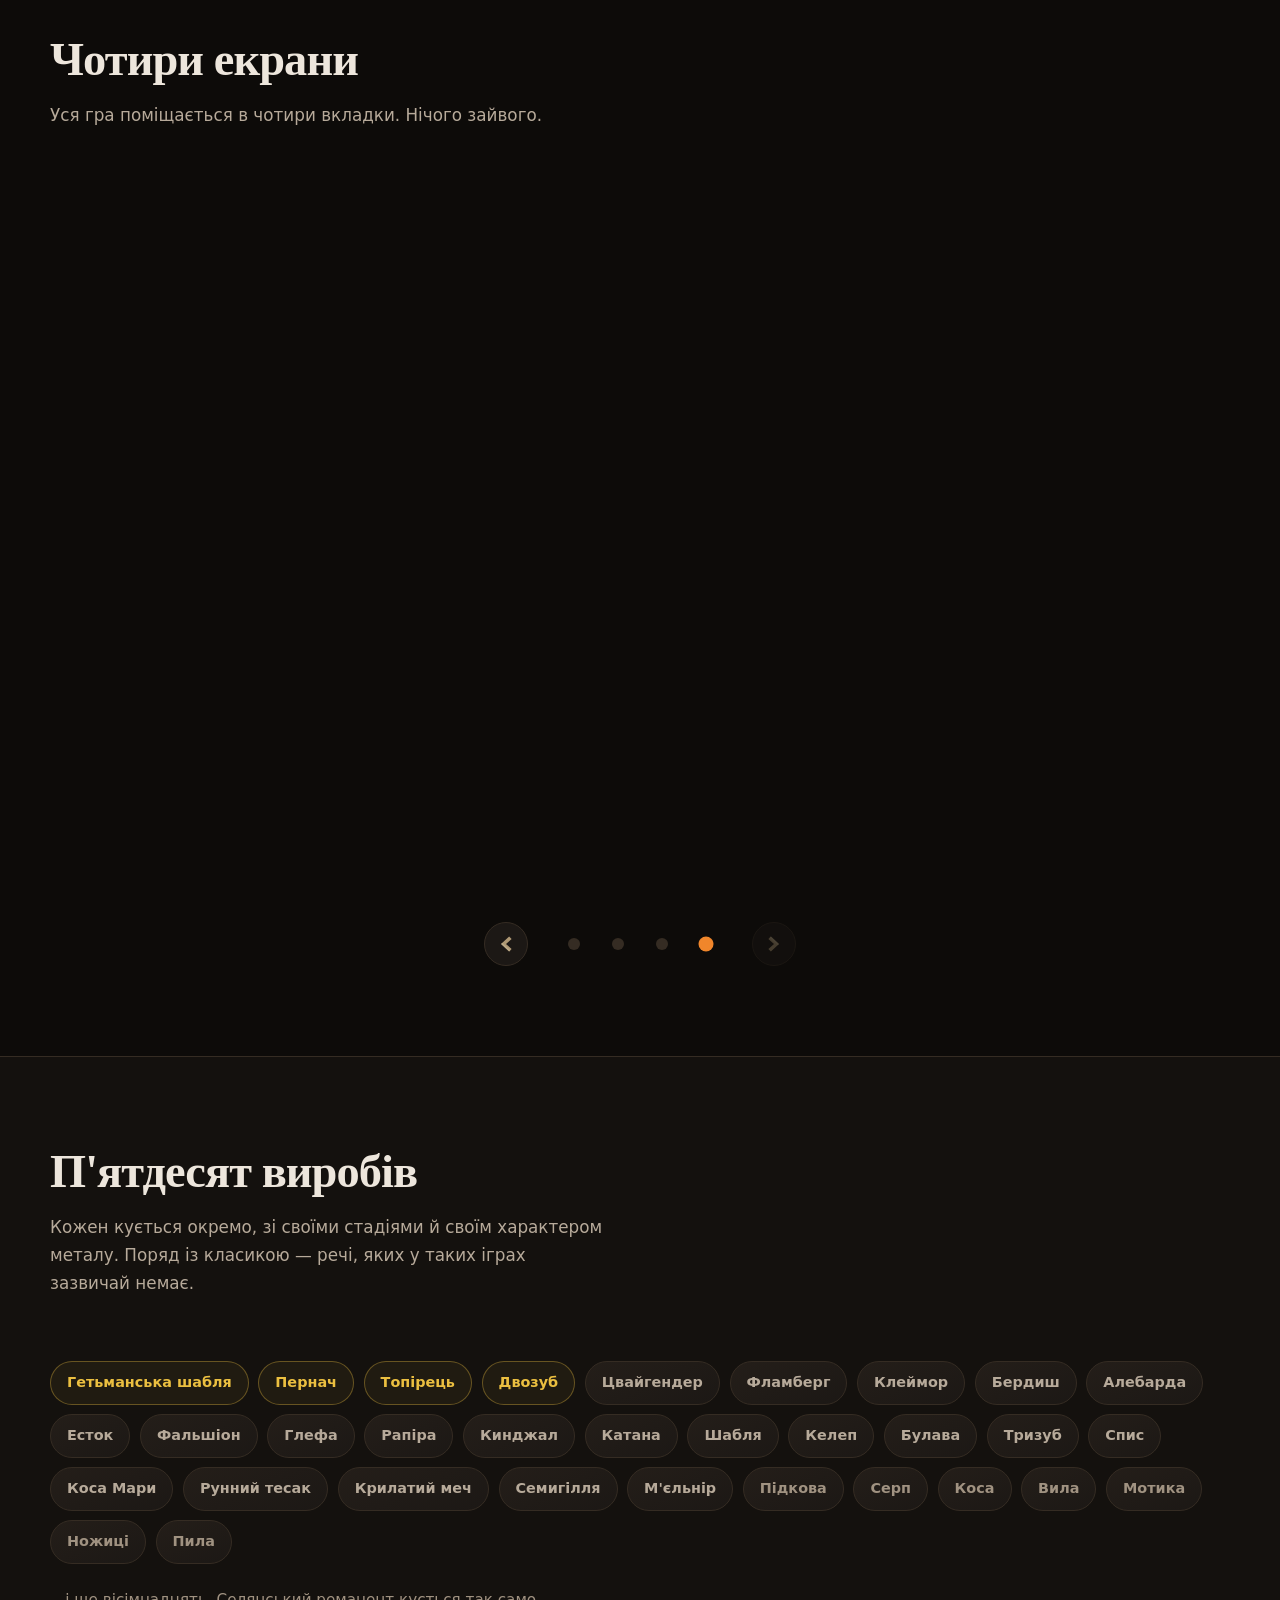
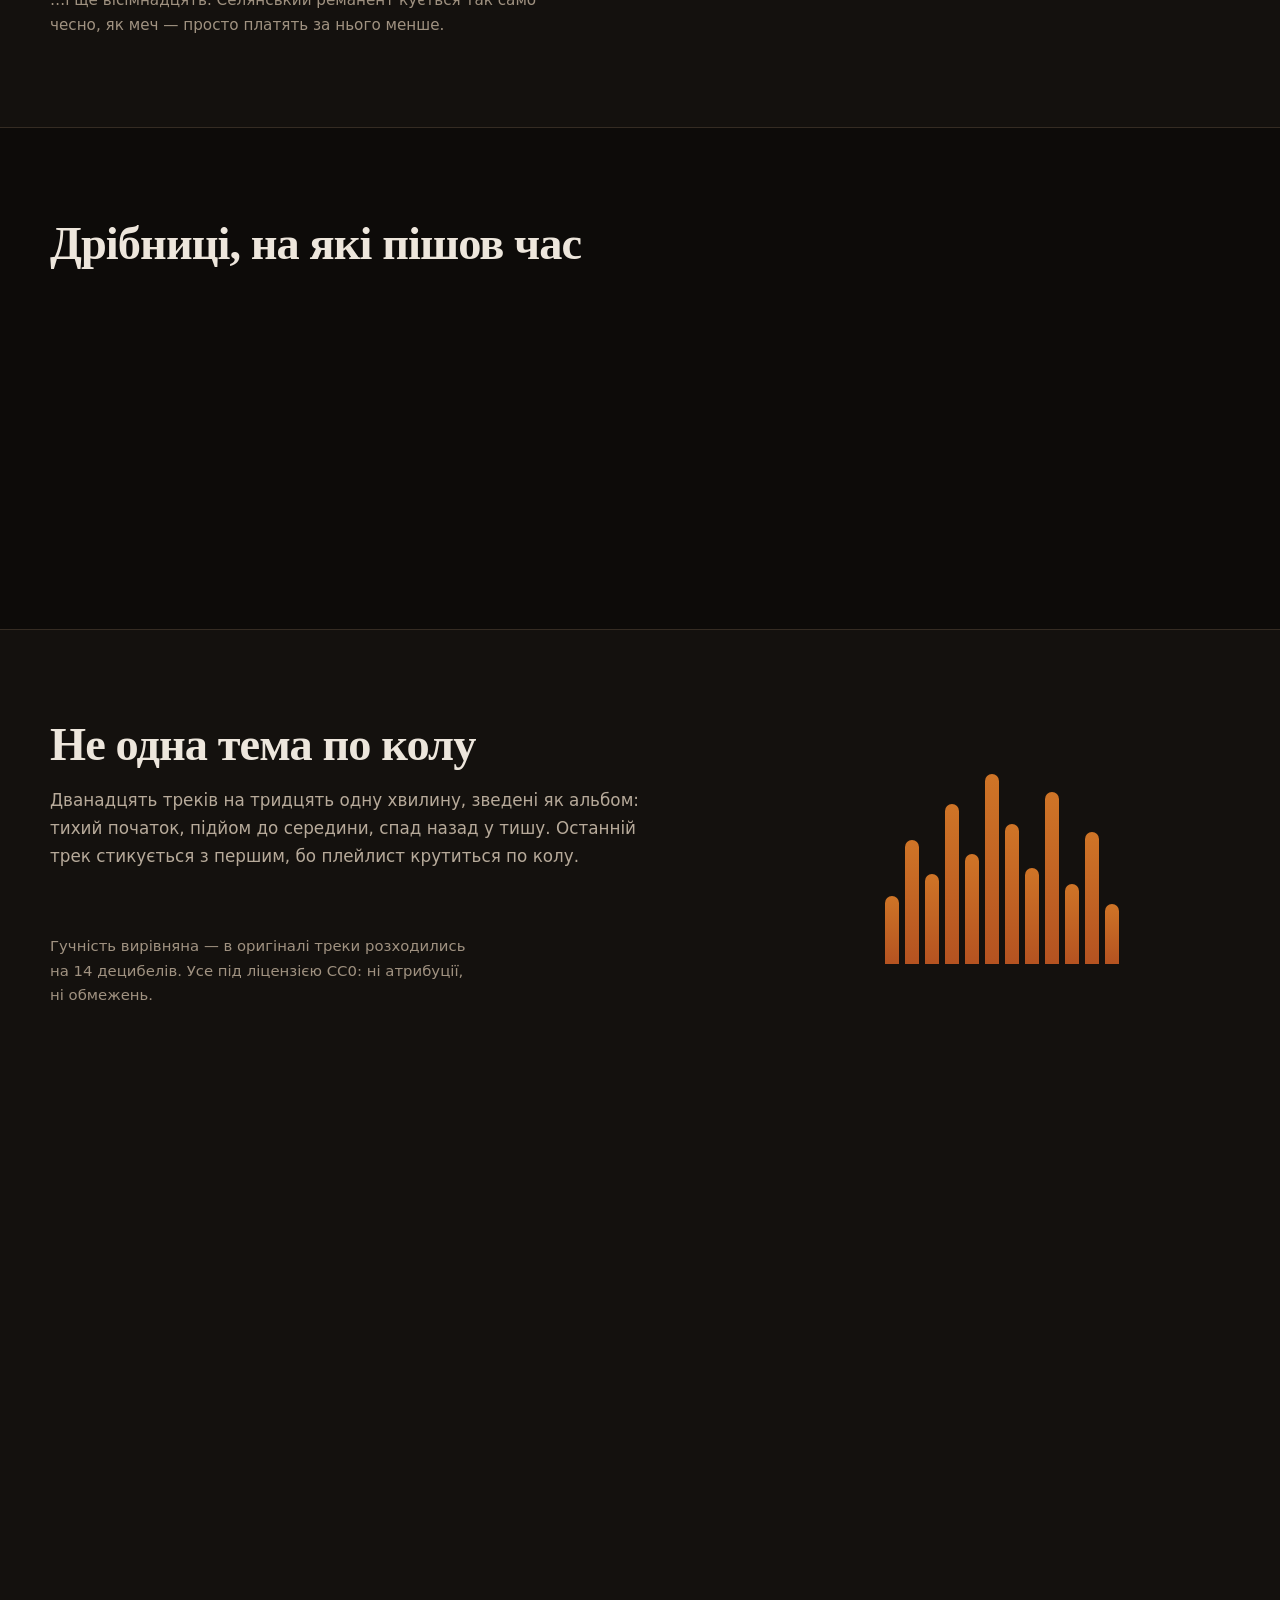
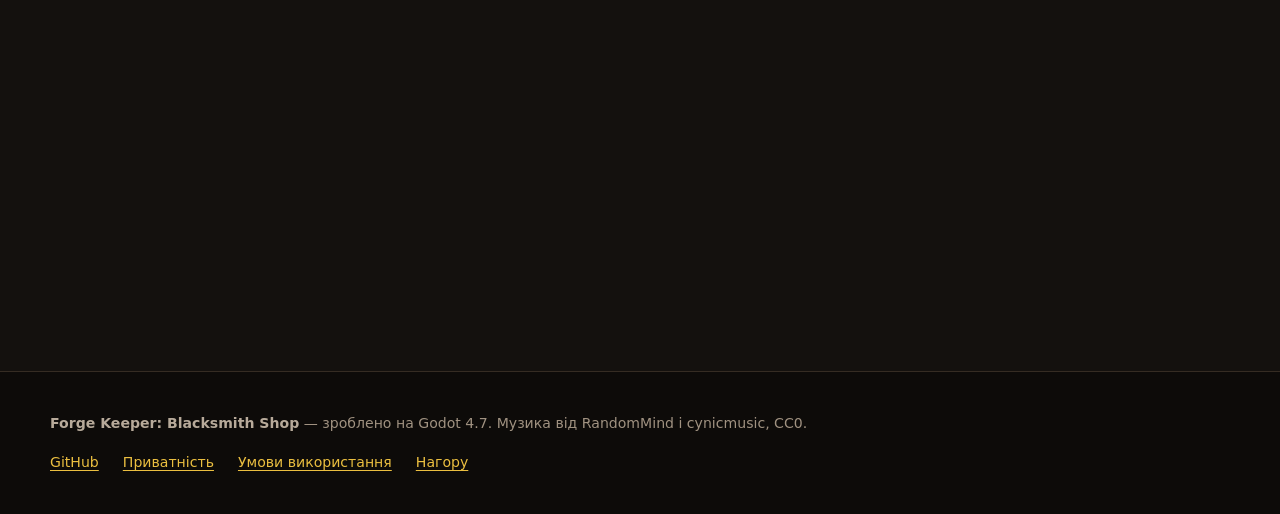
==== commit dea80863: "Add direct Google Play buttons alongside APK downloads Link both hero and download sections to the v" ====
--- a/index.html
+++ b/index.html
@@ -85,6 +85,7 @@
             <img src="assets/icons/hammer.svg" alt="" width="20" height="20" aria-hidden="true">
             Завантажити APK
           </a>
+          <a class="btn btn-ghost btn-lg" href="https://play.google.com/store/apps/details?id=com.forgemaster.blacksmith" rel="noopener noreferrer">Google Play</a>
           <a class="btn btn-ghost btn-lg" href="#loop">Як це працює</a>
         </div>
 
@@ -366,6 +367,7 @@
           <img src="assets/icons/hammer.svg" alt="" width="20" height="20" aria-hidden="true">
           Завантажити APK
         </a>
+        <a class="btn btn-ghost btn-lg" href="https://play.google.com/store/apps/details?id=com.forgemaster.blacksmith" rel="noopener noreferrer">Google Play</a>
         <a class="btn btn-ghost btn-lg" href="https://github.com/knurcompany/ForgeMaster" rel="noopener noreferrer">
           Вихідний код
         </a>
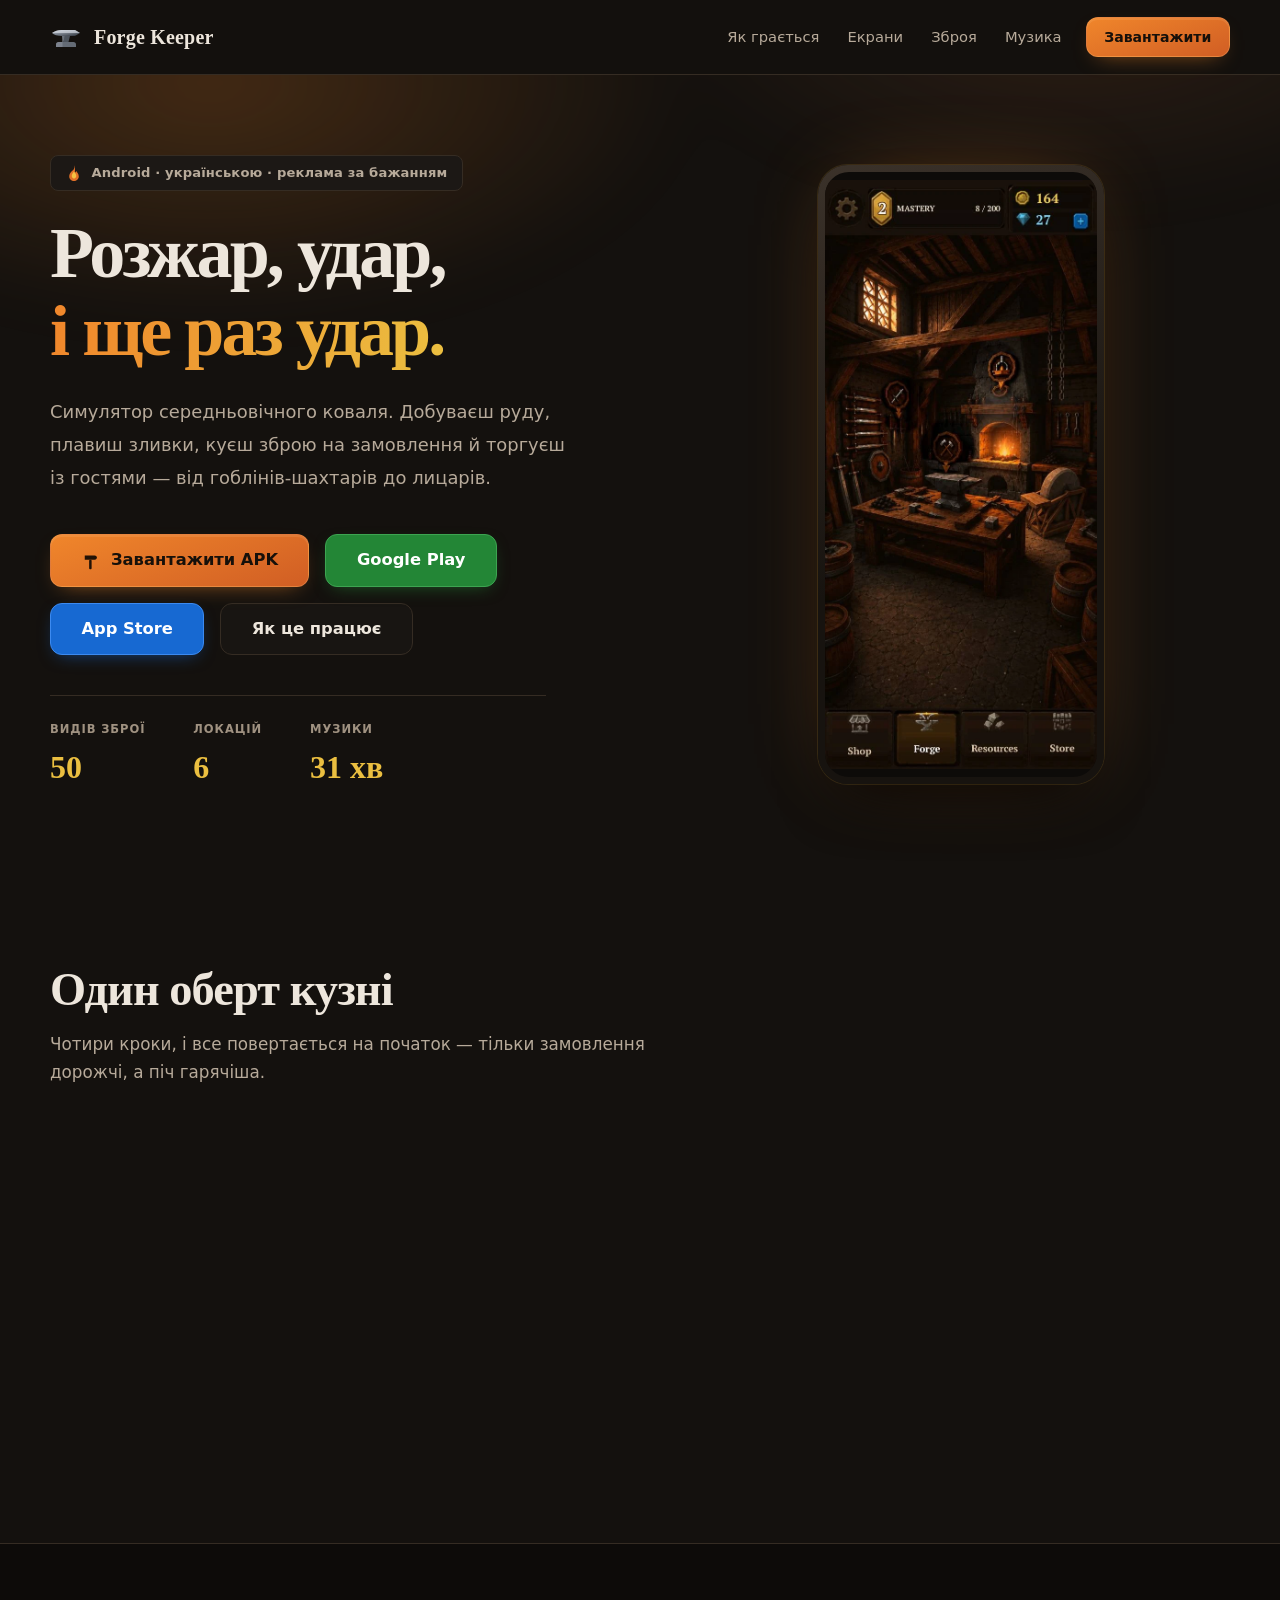
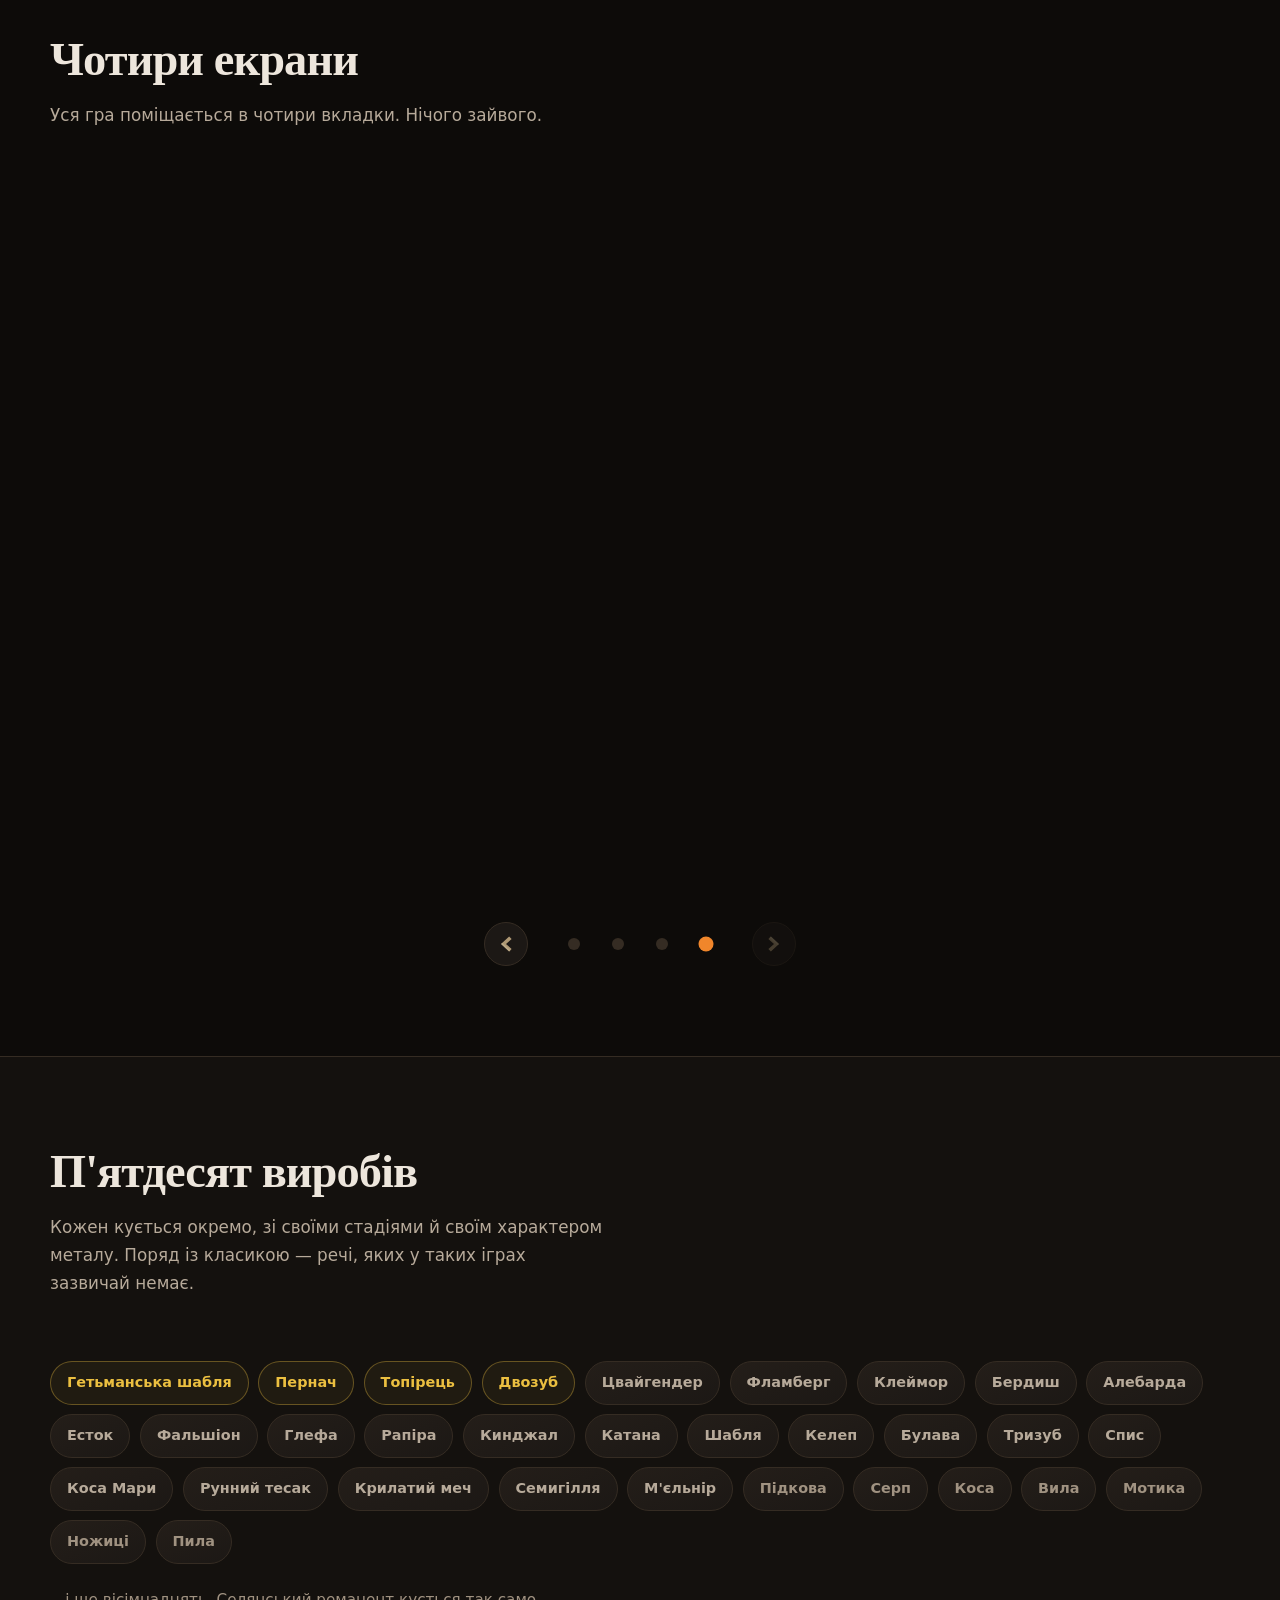
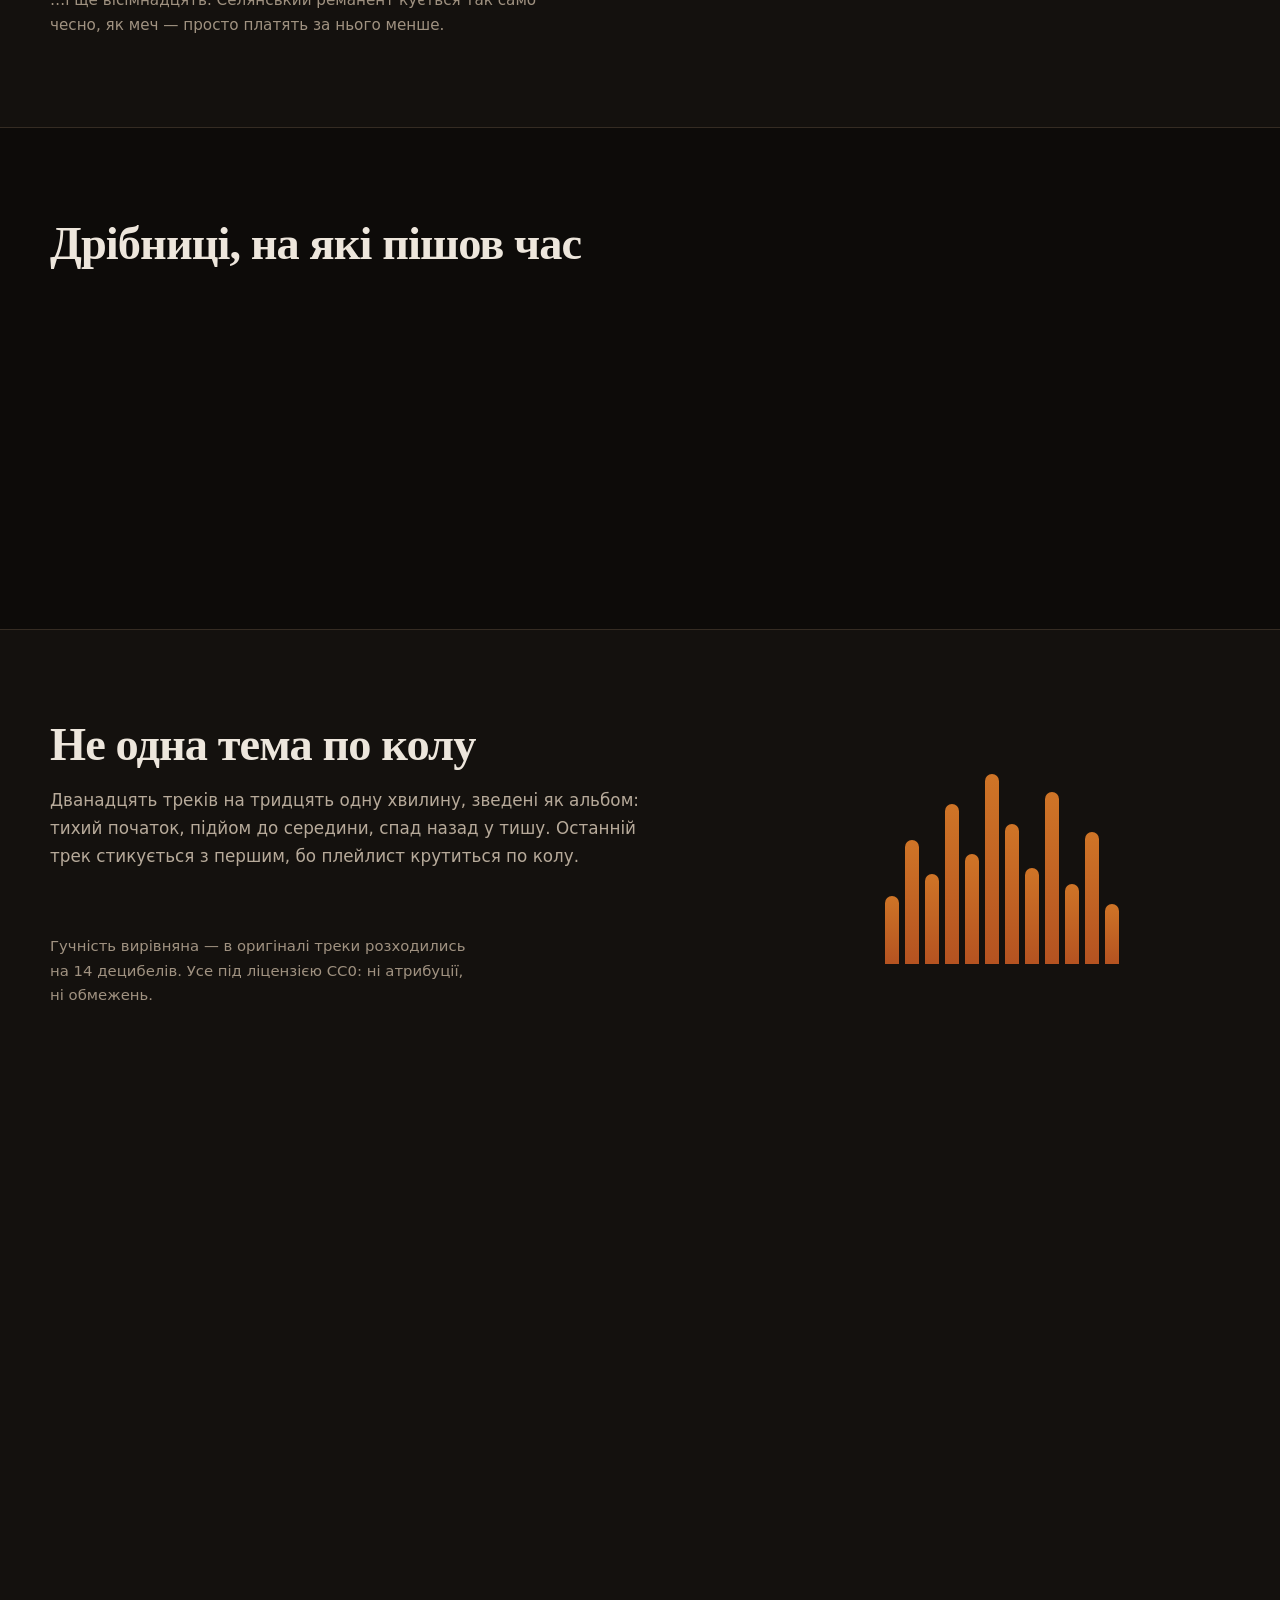
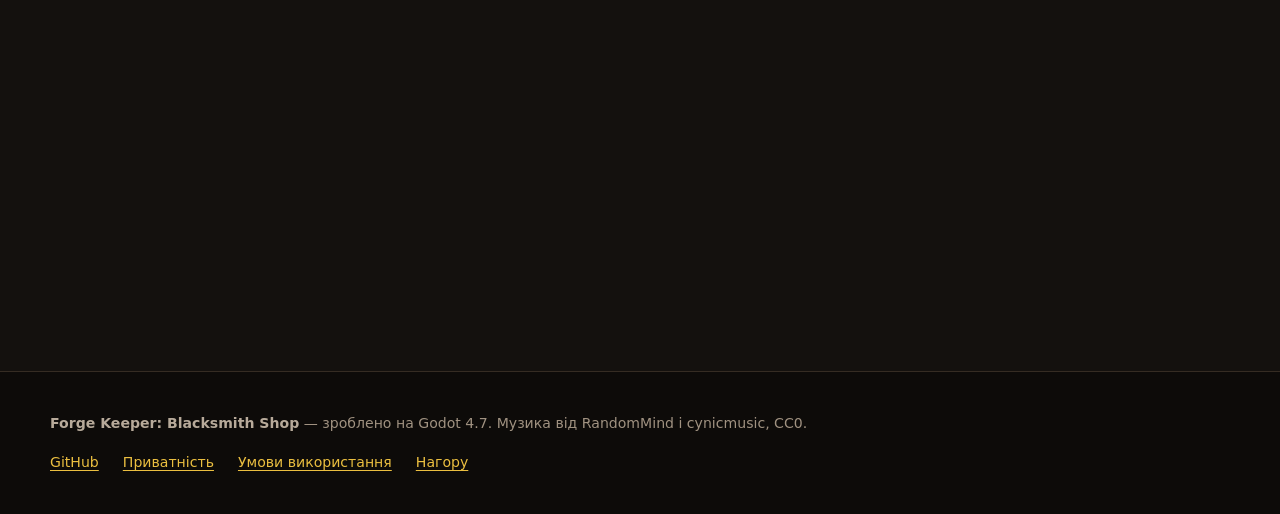
==== commit 0da1a914: "Add App Store links and color both store buttons Use green Google Play and blue App Store buttons in" ====
--- a/index.html
+++ b/index.html
@@ -85,7 +85,8 @@
             <img src="assets/icons/hammer.svg" alt="" width="20" height="20" aria-hidden="true">
             Завантажити APK
           </a>
-          <a class="btn btn-ghost btn-lg" href="https://play.google.com/store/apps/details?id=com.forgemaster.blacksmith" rel="noopener noreferrer">Google Play</a>
+          <a class="btn btn-play btn-lg" href="https://play.google.com/store/apps/details?id=com.forgemaster.blacksmith" rel="noopener noreferrer">Google Play</a>
+          <a class="btn btn-appstore btn-lg" href="https://apps.apple.com/app/id6814917139" rel="noopener noreferrer">App Store</a>
           <a class="btn btn-ghost btn-lg" href="#loop">Як це працює</a>
         </div>
 
@@ -367,7 +368,8 @@
           <img src="assets/icons/hammer.svg" alt="" width="20" height="20" aria-hidden="true">
           Завантажити APK
         </a>
-        <a class="btn btn-ghost btn-lg" href="https://play.google.com/store/apps/details?id=com.forgemaster.blacksmith" rel="noopener noreferrer">Google Play</a>
+        <a class="btn btn-play btn-lg" href="https://play.google.com/store/apps/details?id=com.forgemaster.blacksmith" rel="noopener noreferrer">Google Play</a>
+        <a class="btn btn-appstore btn-lg" href="https://apps.apple.com/app/id6814917139" rel="noopener noreferrer">App Store</a>
         <a class="btn btn-ghost btn-lg" href="https://github.com/knurcompany/ForgeMaster" rel="noopener noreferrer">
           Вихідний код
         </a>
--- a/assets/css/styles.css
+++ b/assets/css/styles.css
@@ -168,6 +168,35 @@
      цього рядка під прозорою кнопкою при наведенні спалахувала
      помаранчева тінь від суцільної. */
   box-shadow: none;
+}
+
+/* Store button: keep white text readable on green in both states. */
+.btn-play {
+  background: #238636;
+  border-color: #3DA451;
+  color: #FFFFFF;
+  box-shadow: 0 6px 18px -8px rgba(35, 134, 54, 0.7);
+}
+.btn-play:hover {
+  background: #1D7530;
+  border-color: #52B96A;
+  color: #FFFFFF;
+  filter: none;
+  box-shadow: 0 10px 24px -10px rgba(35, 134, 54, 0.8);
+}
+
+.btn-appstore {
+  background: #1769D2;
+  border-color: #3C8AF0;
+  color: #FFFFFF;
+  box-shadow: 0 6px 18px -8px rgba(23, 105, 210, 0.7);
+}
+.btn-appstore:hover {
+  background: #1259B7;
+  border-color: #66A5F5;
+  color: #FFFFFF;
+  filter: none;
+  box-shadow: 0 10px 24px -10px rgba(23, 105, 210, 0.8);
 }
 
 /* ── Шапка ─────────────────────────────────────────────────── */
